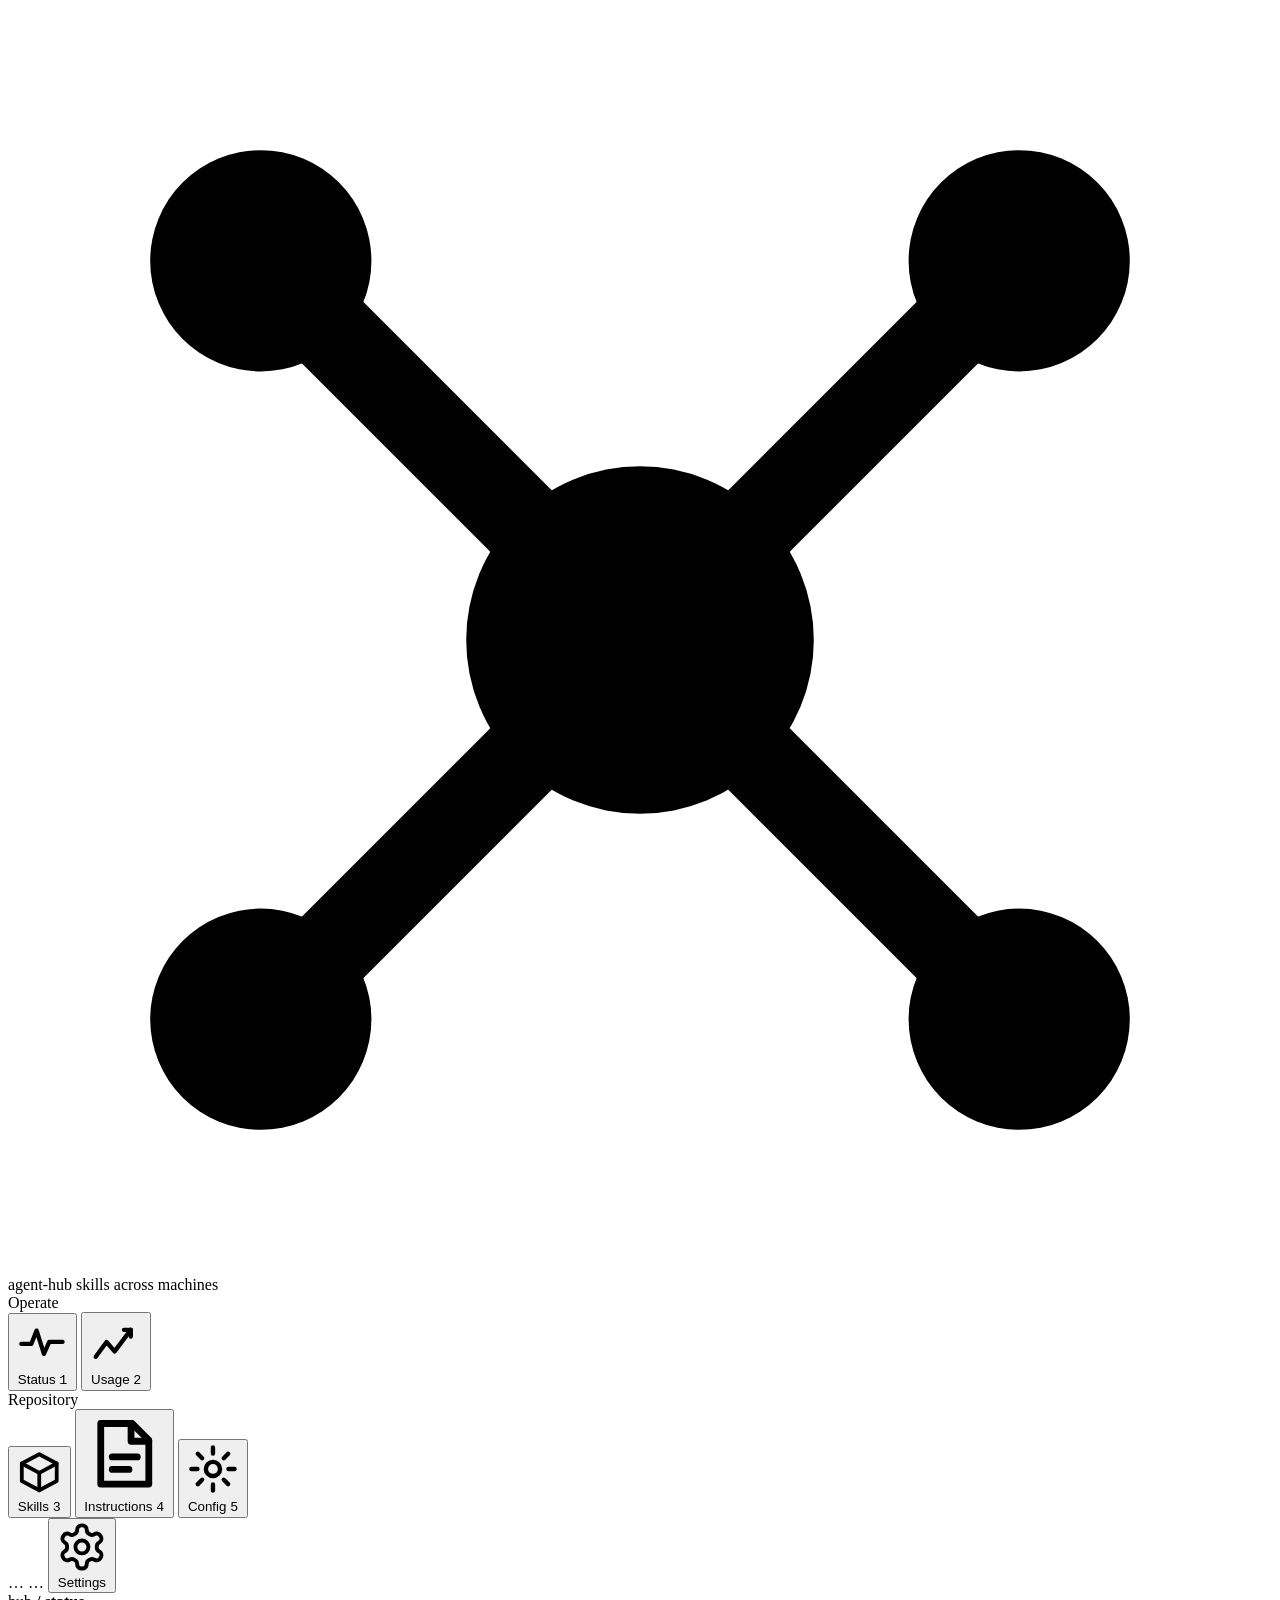
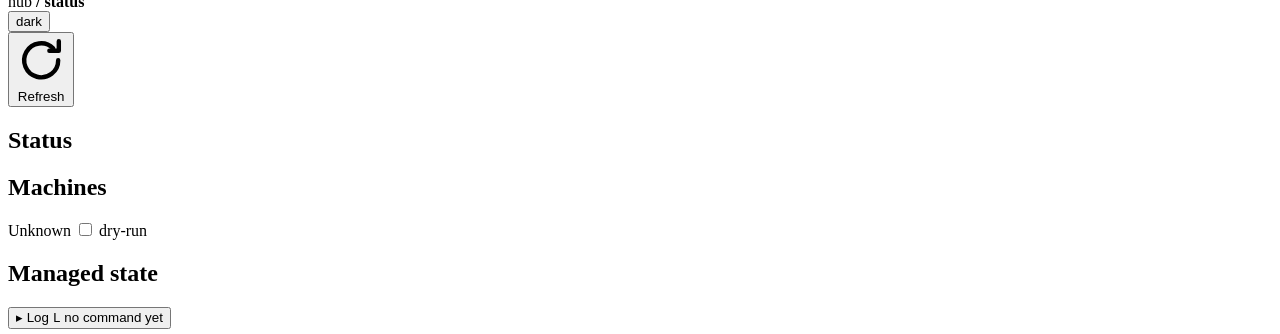
==== web/index.html @ 9adc7a5e "agent-hub public App candidate" ====
<!doctype html>
<html lang="en" data-theme="dark">
<head>
<meta charset="utf-8">
<meta name="viewport" content="width=device-width, initial-scale=1">
<meta name="color-scheme" content="dark light">
<title>agent-hub</title>
<link rel="icon" href="data:image/svg+xml,%3Csvg xmlns='http://www.w3.org/2000/svg' viewBox='0 0 16 16'%3E%3Crect width='16' height='16' rx='4' fill='%23211f1a'/%3E%3Cg fill='%23e0b15a'%3E%3Ccircle cx='8' cy='8' r='2'/%3E%3Ccircle cx='3.2' cy='3.2' r='1.4'/%3E%3Ccircle cx='12.8' cy='3.2' r='1.4'/%3E%3Ccircle cx='3.2' cy='12.8' r='1.4'/%3E%3Ccircle cx='12.8' cy='12.8' r='1.4'/%3E%3C/g%3E%3C/svg%3E">
<link rel="stylesheet" href="/style.css">
</head>
<body>

<div id="progress" class="progress" aria-hidden="true" hidden></div>
<div id="app-status" class="sr-only" role="status" aria-live="polite" aria-atomic="true"></div>

<!-- ============================================================ rail -->
<aside class="rail">
  <div class="mark-row">
    <span class="mark" aria-hidden="true">
      <svg viewBox="0 0 16 16">
        <path d="M8 8 3.2 3.2M8 8l4.8-4.8M8 8l-4.8 4.8M8 8l4.8 4.8" stroke="currentColor" stroke-width="1.1" stroke-linecap="round"/>
        <circle cx="8" cy="8" r="2.2" fill="currentColor"/>
        <circle cx="3.2" cy="3.2" r="1.4" fill="currentColor"/>
        <circle cx="12.8" cy="3.2" r="1.4" fill="currentColor"/>
        <circle cx="3.2" cy="12.8" r="1.4" fill="currentColor"/>
        <circle cx="12.8" cy="12.8" r="1.4" fill="currentColor"/>
      </svg>
    </span>
    <span class="mark-txt">
      <span class="mark-name">agent-hub</span>
      <span class="mark-sub">skills across machines</span>
    </span>
  </div>

  <nav class="rail-nav" role="tablist" aria-label="Views" aria-orientation="vertical">
    <div class="sect" aria-hidden="true">Operate</div>
    <div class="sect-rule" aria-hidden="true"></div>
    <button class="tab" id="tab-status" role="tab" data-tab="status" aria-selected="true" aria-controls="view-status" tabindex="0" title="Status (1)" aria-keyshortcuts="1">
      <svg viewBox="0 0 16 16" fill="none" stroke="currentColor" stroke-width="1.3" stroke-linecap="round" stroke-linejoin="round" aria-hidden="true"><path d="M1.6 8.4h3l1.6-4 2.2 7 1.6-3.6h4"/></svg>
      <span class="lbl">Status</span>
      <kbd>1</kbd>
    </button>
    <button class="tab" id="tab-usage" role="tab" data-tab="usage" aria-selected="false" aria-controls="view-usage" tabindex="-1" title="Usage (2)" aria-keyshortcuts="2">
      <svg viewBox="0 0 16 16" fill="none" stroke="currentColor" stroke-width="1.3" stroke-linecap="round" stroke-linejoin="round" aria-hidden="true"><path d="M2 12.4 5.2 8l2.4 2.8L12.4 4.4"/><path d="M10.4 4.4h2v2"/></svg>
      <span class="lbl">Usage</span>
      <kbd>2</kbd>
    </button>

    <div class="sect" aria-hidden="true">Repository</div>
    <div class="sect-rule" aria-hidden="true"></div>
    <button class="tab" id="tab-skills" role="tab" data-tab="skills" aria-selected="false" aria-controls="view-skills" tabindex="-1" title="Skills (3)" aria-keyshortcuts="3">
      <svg viewBox="0 0 16 16" fill="none" stroke="currentColor" stroke-width="1.3" stroke-linecap="round" stroke-linejoin="round" aria-hidden="true"><path d="M8 1.8 14 5v6L8 14.2 2 11V5z"/><path d="M2 5l6 3.2L14 5M8 8.2v6"/></svg>
      <span class="lbl">Skills</span>
      <span class="tab-dot" hidden title="Unsaved edits"></span>
      <kbd>3</kbd>
    </button>
    <button class="tab" id="tab-instructions" role="tab" data-tab="instructions" aria-selected="false" aria-controls="view-instructions" tabindex="-1" title="Instructions (4)" aria-keyshortcuts="4">
      <svg viewBox="0 0 16 16" fill="none" stroke="currentColor" stroke-width="1.3" stroke-linecap="round" stroke-linejoin="round" aria-hidden="true"><path d="M3.4 2.2h6l3.2 3.2v8.4H3.4z"/><path d="M9.2 2.2v3.4h3.4M5.6 8.6h4.8M5.6 11h3.2"/></svg>
      <span class="lbl">Instructions</span>
      <span class="tab-dot" hidden title="Unsaved edits"></span>
      <kbd>4</kbd>
    </button>
    <button class="tab" id="tab-config" role="tab" data-tab="config" aria-selected="false" aria-controls="view-config" tabindex="-1" title="Config (5)" aria-keyshortcuts="5">
      <svg viewBox="0 0 16 16" fill="none" stroke="currentColor" stroke-width="1.3" stroke-linecap="round" stroke-linejoin="round" aria-hidden="true"><circle cx="8" cy="8" r="2.1"/><path d="M8 1.6v1.8M8 12.6v1.8M14.4 8h-1.8M3.4 8H1.6M12.5 3.5l-1.3 1.3M4.8 11.2l-1.3 1.3M12.5 12.5l-1.3-1.3M4.8 4.8 3.5 3.5"/></svg>
      <span class="lbl">Config</span>
      <span class="tab-dot" hidden title="Unsaved edits"></span>
      <kbd>5</kbd>
    </button>
  </nav>

  <div class="rail-foot">
    <div class="host" id="machine-chip">
      <span class="beacon" aria-hidden="true"></span>
      <span class="host-txt">
        <span class="host-name" id="machine-id">…</span>
        <span class="host-meta" id="machine-host">…</span>
      </span>
      <button class="host-settings" id="btn-rail-settings" type="button" title="Settings" aria-label="Settings">
        <svg class="host-gear" viewBox="0 0 24 24" fill="none" stroke="currentColor" stroke-width="1.8" stroke-linecap="round" stroke-linejoin="round" aria-hidden="true"><path d="M12.22 2h-.44a2 2 0 0 0-2 2v.18a2 2 0 0 1-1 1.73l-.43.25a2 2 0 0 1-2 0l-.15-.08a2 2 0 0 0-2.73.73l-.22.38a2 2 0 0 0 .73 2.73l.15.1a2 2 0 0 1 1 1.72v.51a2 2 0 0 1-1 1.74l-.15.09a2 2 0 0 0-.73 2.73l.22.38a2 2 0 0 0 2.73.73l.15-.08a2 2 0 0 1 2 0l.43.25a2 2 0 0 1 1 1.73V20a2 2 0 0 0 2 2h.44a2 2 0 0 0 2-2v-.18a2 2 0 0 1 1-1.73l.43-.25a2 2 0 0 1 2 0l.15.08a2 2 0 0 0 2.73-.73l.22-.39a2 2 0 0 0-.73-2.73l-.15-.08a2 2 0 0 1-1-1.74v-.5a2 2 0 0 1 1-1.74l.15-.09a2 2 0 0 0 .73-2.73l-.22-.38a2 2 0 0 0-2.73-.73l-.15.08a2 2 0 0 1-2 0l-.43-.25a2 2 0 0 1-1-1.73V4a2 2 0 0 0-2-2z"/><circle cx="12" cy="12" r="3"/></svg>
        <span class="host-settings-label">Settings</span>
      </button>
    </div>
  </div>
</aside>

<!-- ============================================================ shell -->
<div class="shell">

  <div class="topline">
    <span class="crumb">hub <b>/</b> <b id="crumb-view">status</b></span>
    <span class="repo-path" id="repo-path" title="repository root"></span>
    <span class="spacer"></span>
    <div class="theme-picker">
      <button class="btn btn-icon" id="btn-theme" title="Colour scheme: dark" aria-label="Colour scheme"
              aria-haspopup="menu" aria-expanded="false" aria-controls="theme-menu">
        <span id="theme-icon" aria-hidden="true"></span>
        <span id="theme-name">dark</span>
      </button>
      <div class="theme-menu" id="theme-menu" role="menu" aria-label="Colour scheme" hidden></div>
    </div>
    <button class="btn go" id="btn-refresh" title="Refresh state, status and machines (R)" aria-keyshortcuts="r">
      <svg viewBox="0 0 16 16" fill="none" stroke="currentColor" stroke-width="1.4" stroke-linecap="round" stroke-linejoin="round" aria-hidden="true"><path d="M13.4 8a5.4 5.4 0 1 1-1.6-3.8"/><path d="M13.6 2v3h-3"/></svg>
      Refresh
    </button>
  </div>

  <div id="banner" class="banner" role="alert" aria-atomic="true" hidden></div>

  <main id="views">
    <section class="view" id="view-status" data-view="status" role="tabpanel" aria-labelledby="tab-status" tabindex="0">
      <div class="page">
        <h1 class="sr-only">Status</h1>
        <div class="statusbar" id="summary" role="status"></div>

        <section class="sec peers" id="peers">
          <div class="sec-head">
            <h2 class="sec-title">Machines</h2>
            <span class="pill pill-idle" id="peers-verdict" title="federation sync state">
              <span class="dot"></span><span id="peers-verdict-text">Unknown</span>
            </span>
            <span class="spacer"></span>
            <span class="sec-note" id="peers-meta" role="status" aria-live="polite" aria-atomic="true"></span>
            <label class="switch" title="pass --dry-run to the Apply and Sync buttons on the cards">
              <input type="checkbox" id="dry-run">
              <span class="sw" aria-hidden="true"></span>
              <span>dry-run</span>
            </label>
          </div>
          <div class="mgrid" id="peers-grid"></div>
        </section>

        <section class="sec">
          <div class="sec-head">
            <h2 class="sec-title">Managed state</h2>
            <span class="spacer"></span>
            <div class="status-toolbar" id="status-toolbar" hidden>
              <div class="segmented" id="status-filter" role="group" aria-label="Managed state filter">
                <button class="seg active" type="button" data-filter="all" aria-pressed="true">All</button>
                <button class="seg" type="button" data-filter="problems" aria-pressed="false">Problems</button>
              </div>
            </div>
          </div>
          <div id="status-groups" class="groups"></div>
        </section>
      </div>
    </section>

    <section class="view" id="view-usage" data-view="usage" role="tabpanel" aria-labelledby="tab-usage" tabindex="0" hidden>
      <div class="page usage-page" id="usage-root"></div>
    </section>
    <section class="view workspace" id="view-skills" data-view="skills" role="tabpanel" aria-labelledby="tab-skills" tabindex="0" hidden></section>
    <section class="view workspace" id="view-instructions" data-view="instructions" role="tabpanel" aria-labelledby="tab-instructions" tabindex="0" hidden></section>
    <section class="view workspace" id="view-config" data-view="config" role="tabpanel" aria-labelledby="tab-config" tabindex="0" hidden></section>
    <section class="view" id="view-settings" data-view="settings" role="tabpanel" aria-label="Settings" tabindex="0" hidden>
      <div class="page settings-page" id="settings-root"></div>
    </section>
  </main>

  <footer class="logbar" id="logbar">
    <button class="logbar-head" id="log-toggle" aria-expanded="false" aria-controls="log-body" title="Toggle the log drawer (L)" aria-keyshortcuts="l">
      <span class="caret" aria-hidden="true">▸</span>
      <span class="log-title">Log</span>
      <kbd>L</kbd>
      <span class="log-cmd" id="log-cmd">no command yet</span>
      <span class="log-exit" id="log-exit" hidden></span>
      <span class="spacer"></span>
      <span class="log-time" id="log-time"></span>
    </button>
    <pre class="log-body" id="log-body" hidden></pre>
  </footer>
</div>

<div class="toasts" id="toasts"></div>
<dialog class="modal" id="modal"></dialog>

<script type="module" src="/js/app.js"></script>
</body>
</html>
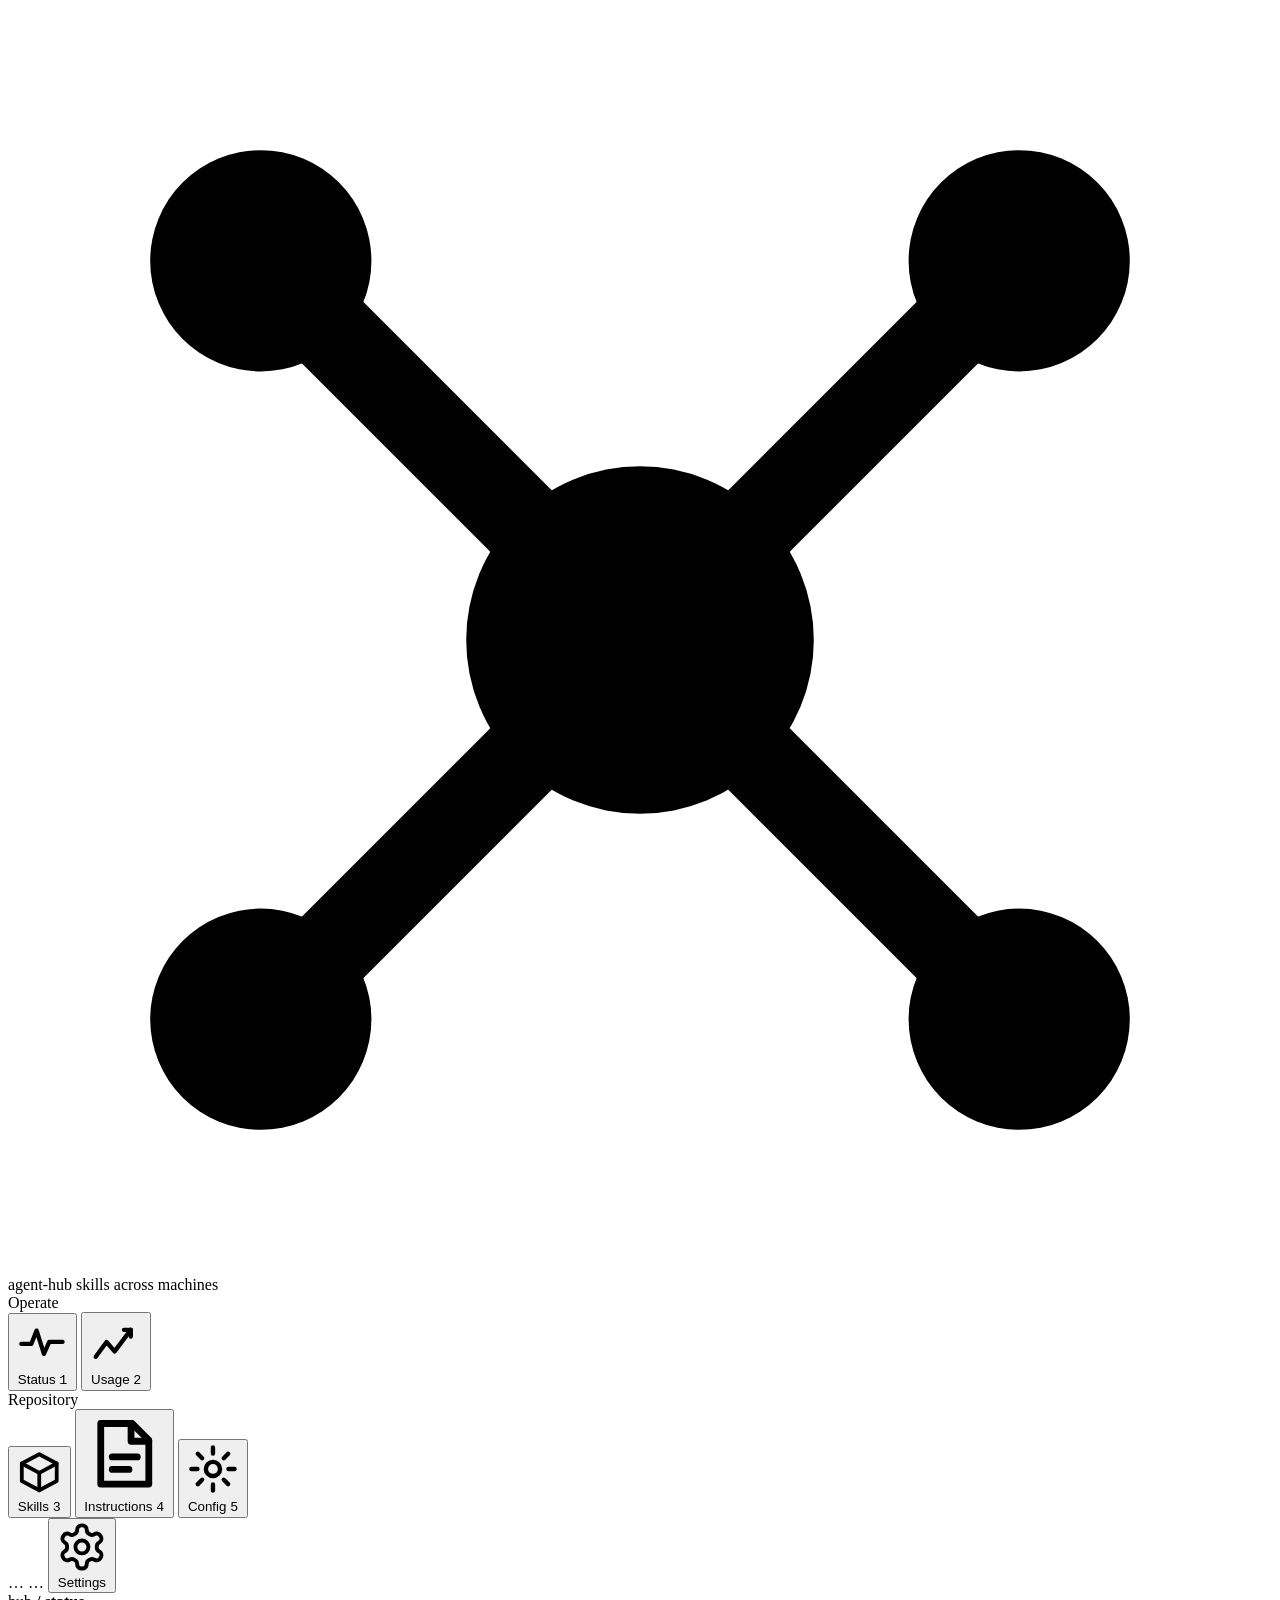
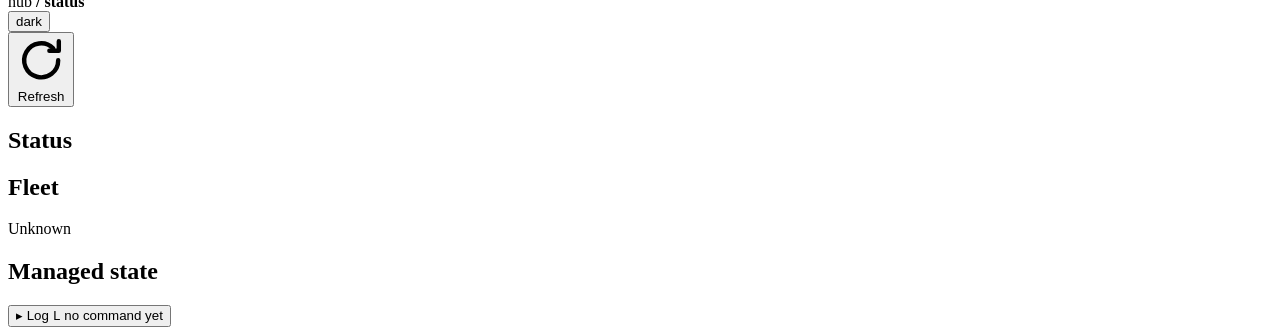
==== commit 4a6142cd: "feat: add Skills installation and Store-based Fleet Console" ====
--- a/web/index.html
+++ b/web/index.html
@@ -98,7 +98,7 @@
       </button>
       <div class="theme-menu" id="theme-menu" role="menu" aria-label="Colour scheme" hidden></div>
     </div>
-    <button class="btn go" id="btn-refresh" title="Refresh state, status and machines (R)" aria-keyshortcuts="r">
+    <button class="btn go" id="btn-refresh" title="Refresh Store, status and Fleet (R)" aria-keyshortcuts="r">
       <svg viewBox="0 0 16 16" fill="none" stroke="currentColor" stroke-width="1.4" stroke-linecap="round" stroke-linejoin="round" aria-hidden="true"><path d="M13.4 8a5.4 5.4 0 1 1-1.6-3.8"/><path d="M13.6 2v3h-3"/></svg>
       Refresh
     </button>
@@ -112,21 +112,16 @@
         <h1 class="sr-only">Status</h1>
         <div class="statusbar" id="summary" role="status"></div>
 
-        <section class="sec peers" id="peers">
+        <section class="sec fleet" id="fleet">
           <div class="sec-head">
-            <h2 class="sec-title">Machines</h2>
-            <span class="pill pill-idle" id="peers-verdict" title="federation sync state">
-              <span class="dot"></span><span id="peers-verdict-text">Unknown</span>
+            <h2 class="sec-title">Fleet</h2>
+            <span class="pill pill-idle" id="fleet-verdict" title="Recorded Store revisions">
+              <span class="dot"></span><span id="fleet-verdict-text">Unknown</span>
             </span>
             <span class="spacer"></span>
-            <span class="sec-note" id="peers-meta" role="status" aria-live="polite" aria-atomic="true"></span>
-            <label class="switch" title="pass --dry-run to the Apply and Sync buttons on the cards">
-              <input type="checkbox" id="dry-run">
-              <span class="sw" aria-hidden="true"></span>
-              <span>dry-run</span>
-            </label>
+            <span class="sec-note" id="fleet-meta" role="status" aria-live="polite" aria-atomic="true"></span>
           </div>
-          <div class="mgrid" id="peers-grid"></div>
+          <div class="mgrid" id="fleet-grid"></div>
         </section>
 
         <section class="sec">
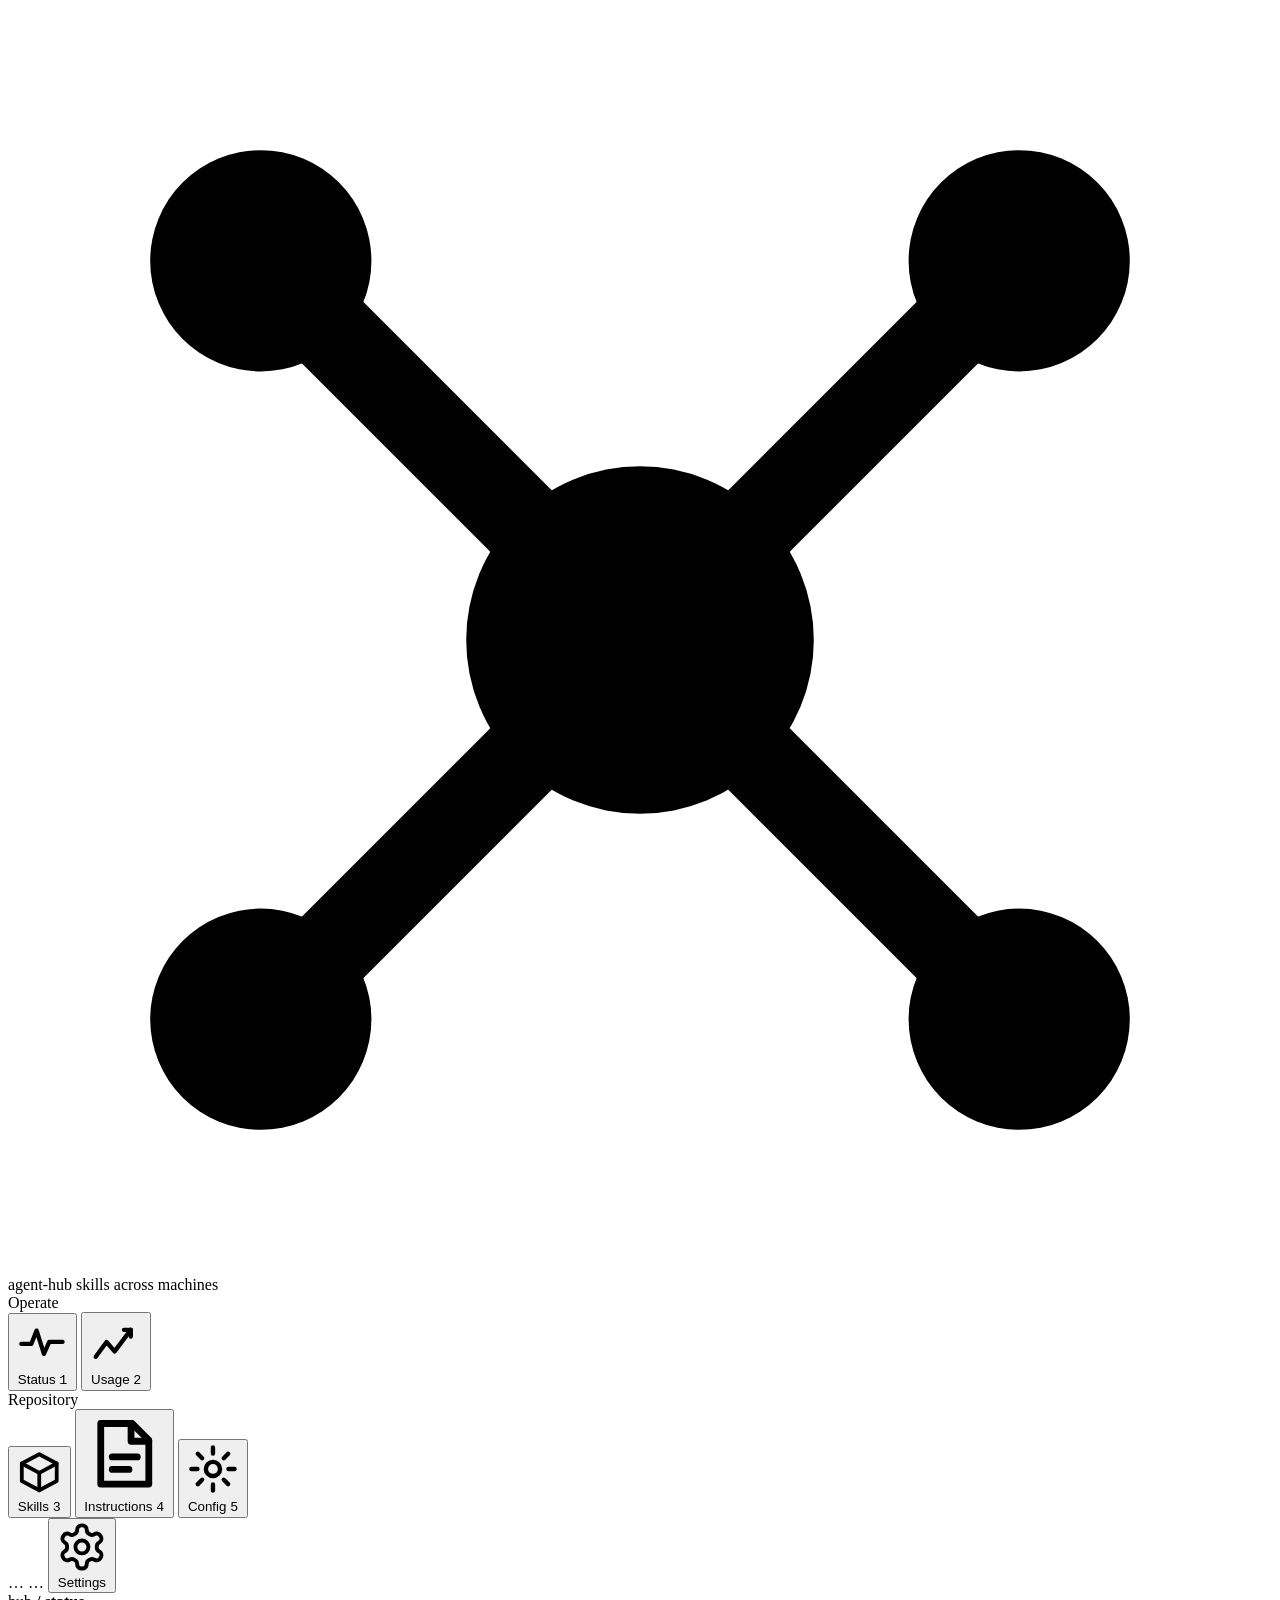
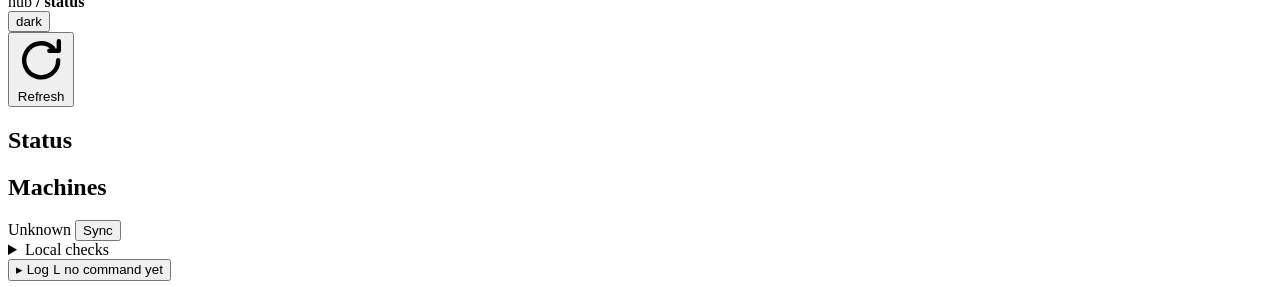
==== commit 547f41e7: "Sync configured machines with one action and simplify Status" ====
--- a/web/index.html
+++ b/web/index.html
@@ -110,21 +110,23 @@
     <section class="view" id="view-status" data-view="status" role="tabpanel" aria-labelledby="tab-status" tabindex="0">
       <div class="page">
         <h1 class="sr-only">Status</h1>
-        <div class="statusbar" id="summary" role="status"></div>
 
-        <section class="sec fleet" id="fleet">
+        <section class="sec fleet-panel" id="fleet">
           <div class="sec-head">
-            <h2 class="sec-title">Fleet</h2>
+            <h2 class="sec-title">Machines</h2>
             <span class="pill pill-idle" id="fleet-verdict" title="Recorded Store revisions">
               <span class="dot"></span><span id="fleet-verdict-text">Unknown</span>
             </span>
             <span class="spacer"></span>
             <span class="sec-note" id="fleet-meta" role="status" aria-live="polite" aria-atomic="true"></span>
+            <button class="btn btn-primary" id="sync-all" type="button">Sync</button>
           </div>
           <div class="mgrid" id="fleet-grid"></div>
         </section>
 
-        <section class="sec">
+        <details class="sec status-details">
+          <summary>Local checks</summary>
+          <div class="statusbar" id="summary" role="status"></div>
           <div class="sec-head">
             <h2 class="sec-title">Managed state</h2>
             <span class="spacer"></span>
@@ -136,7 +138,7 @@
             </div>
           </div>
           <div id="status-groups" class="groups"></div>
-        </section>
+        </details>
       </div>
     </section>
 
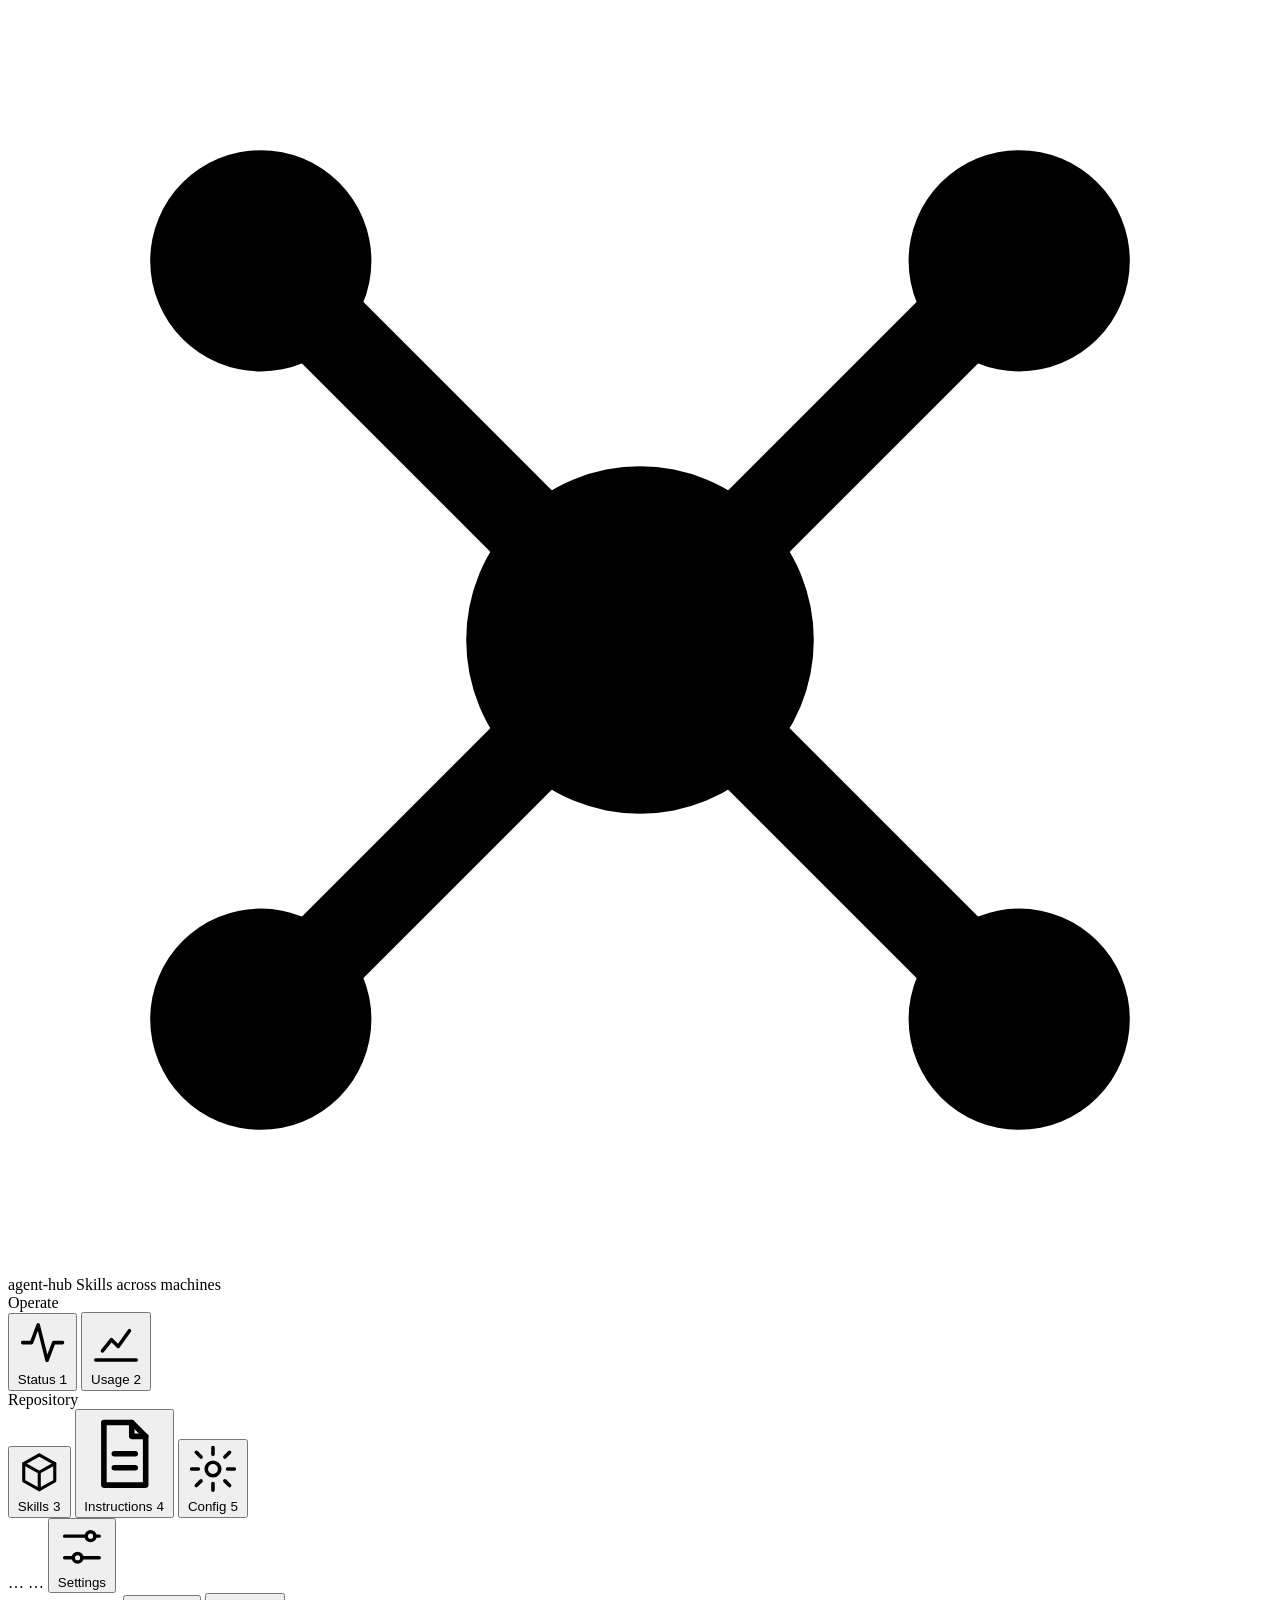
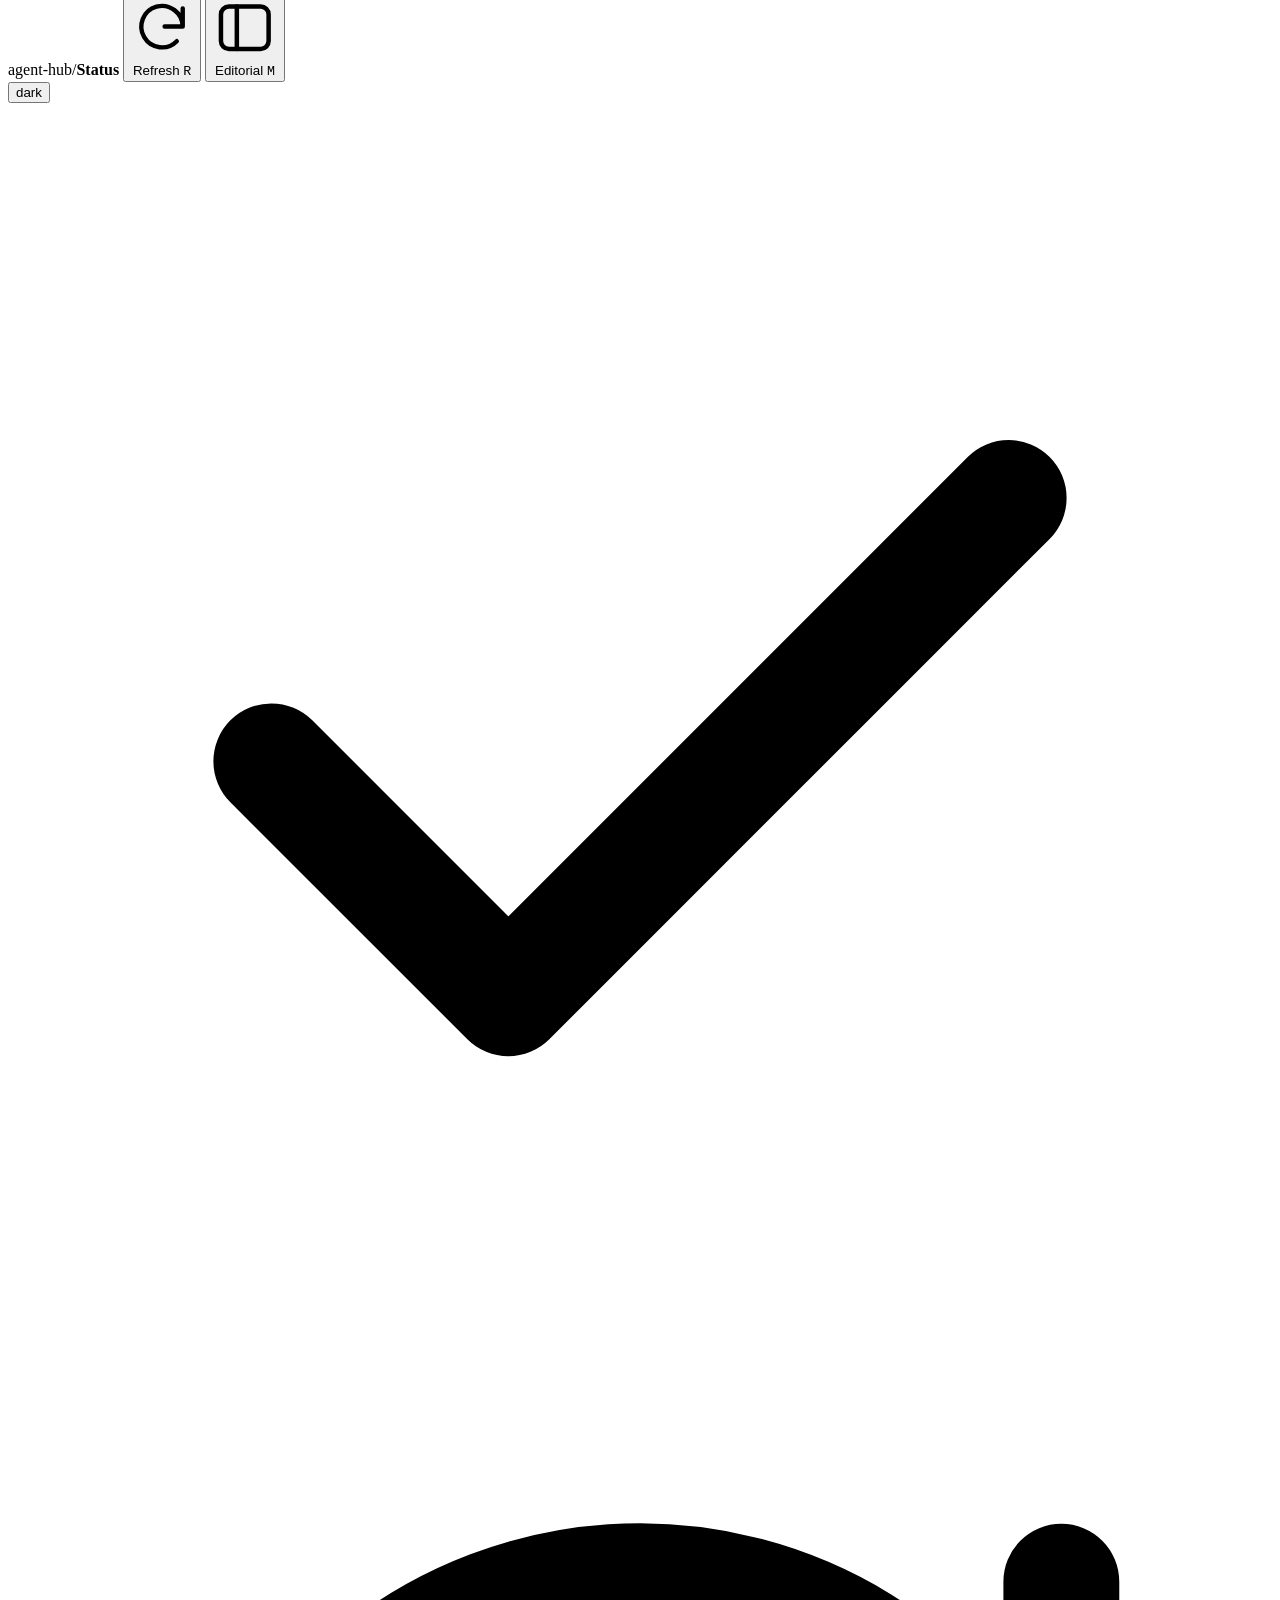
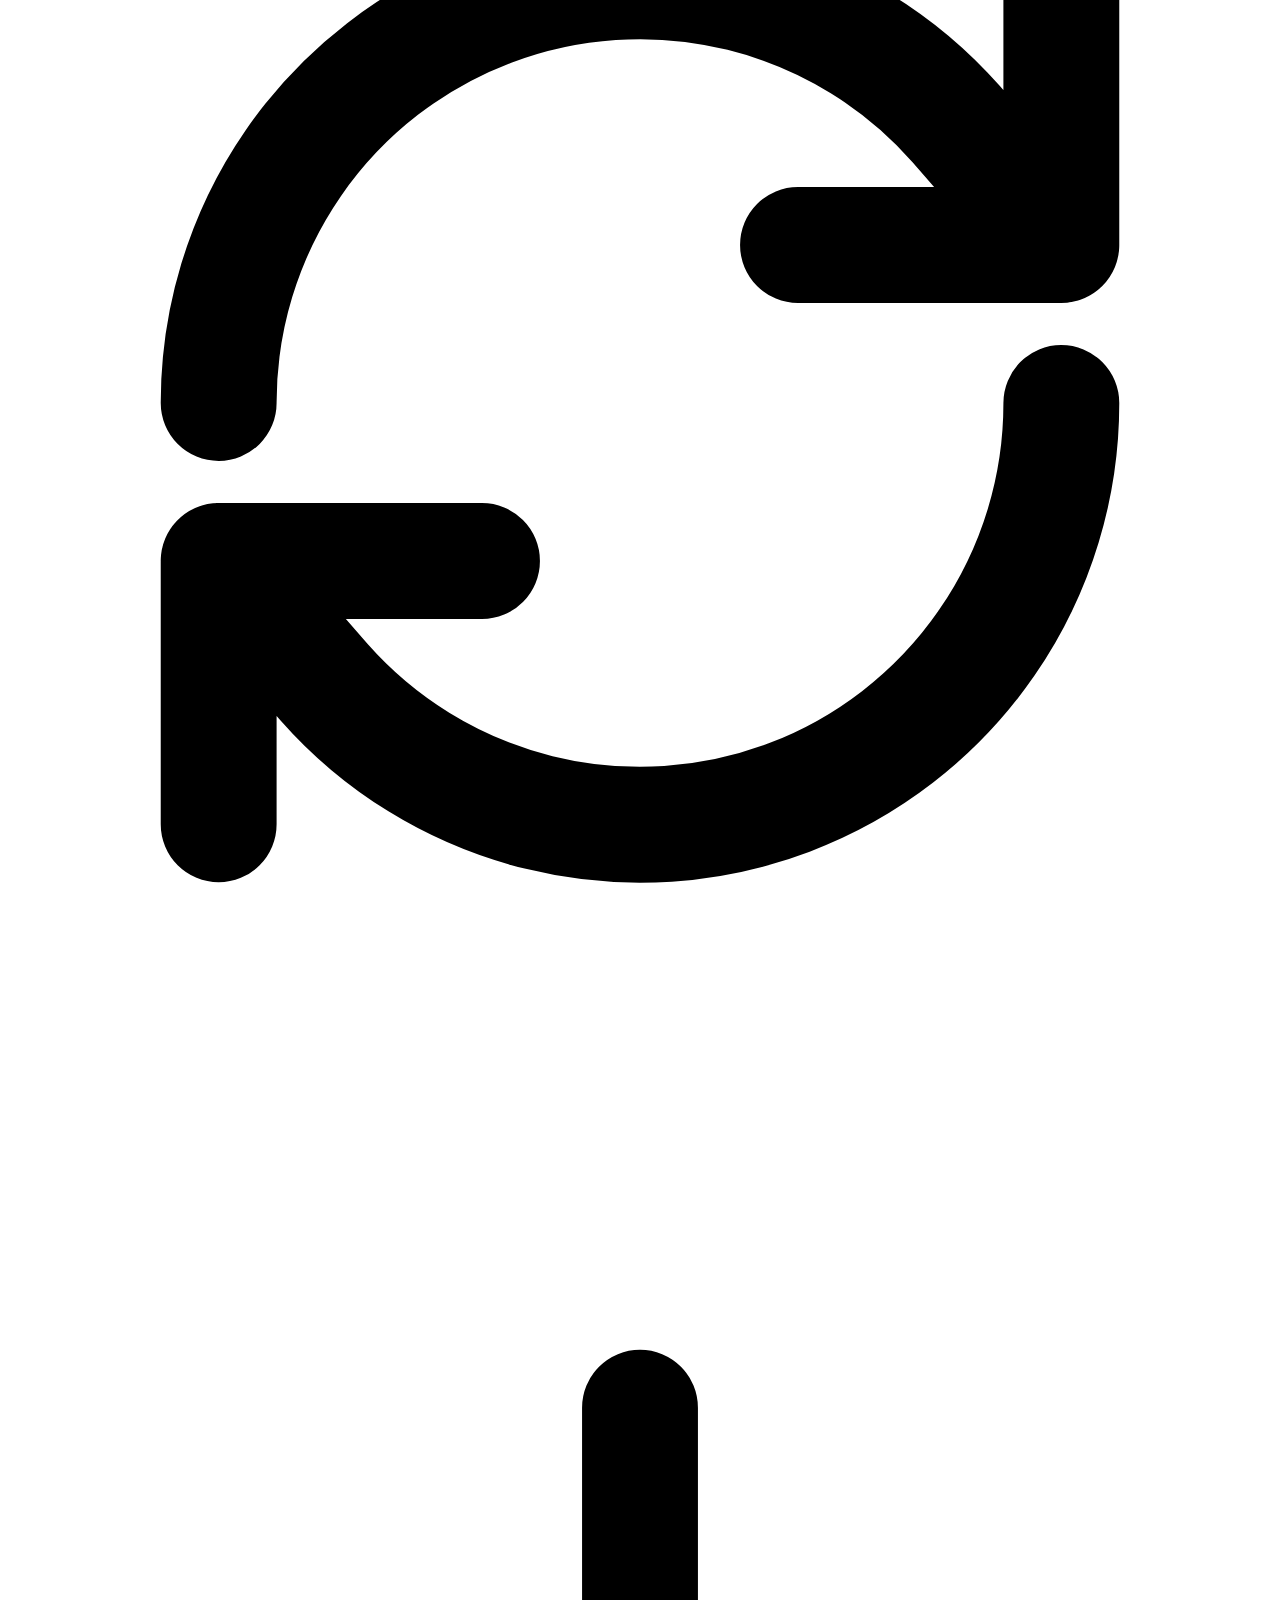
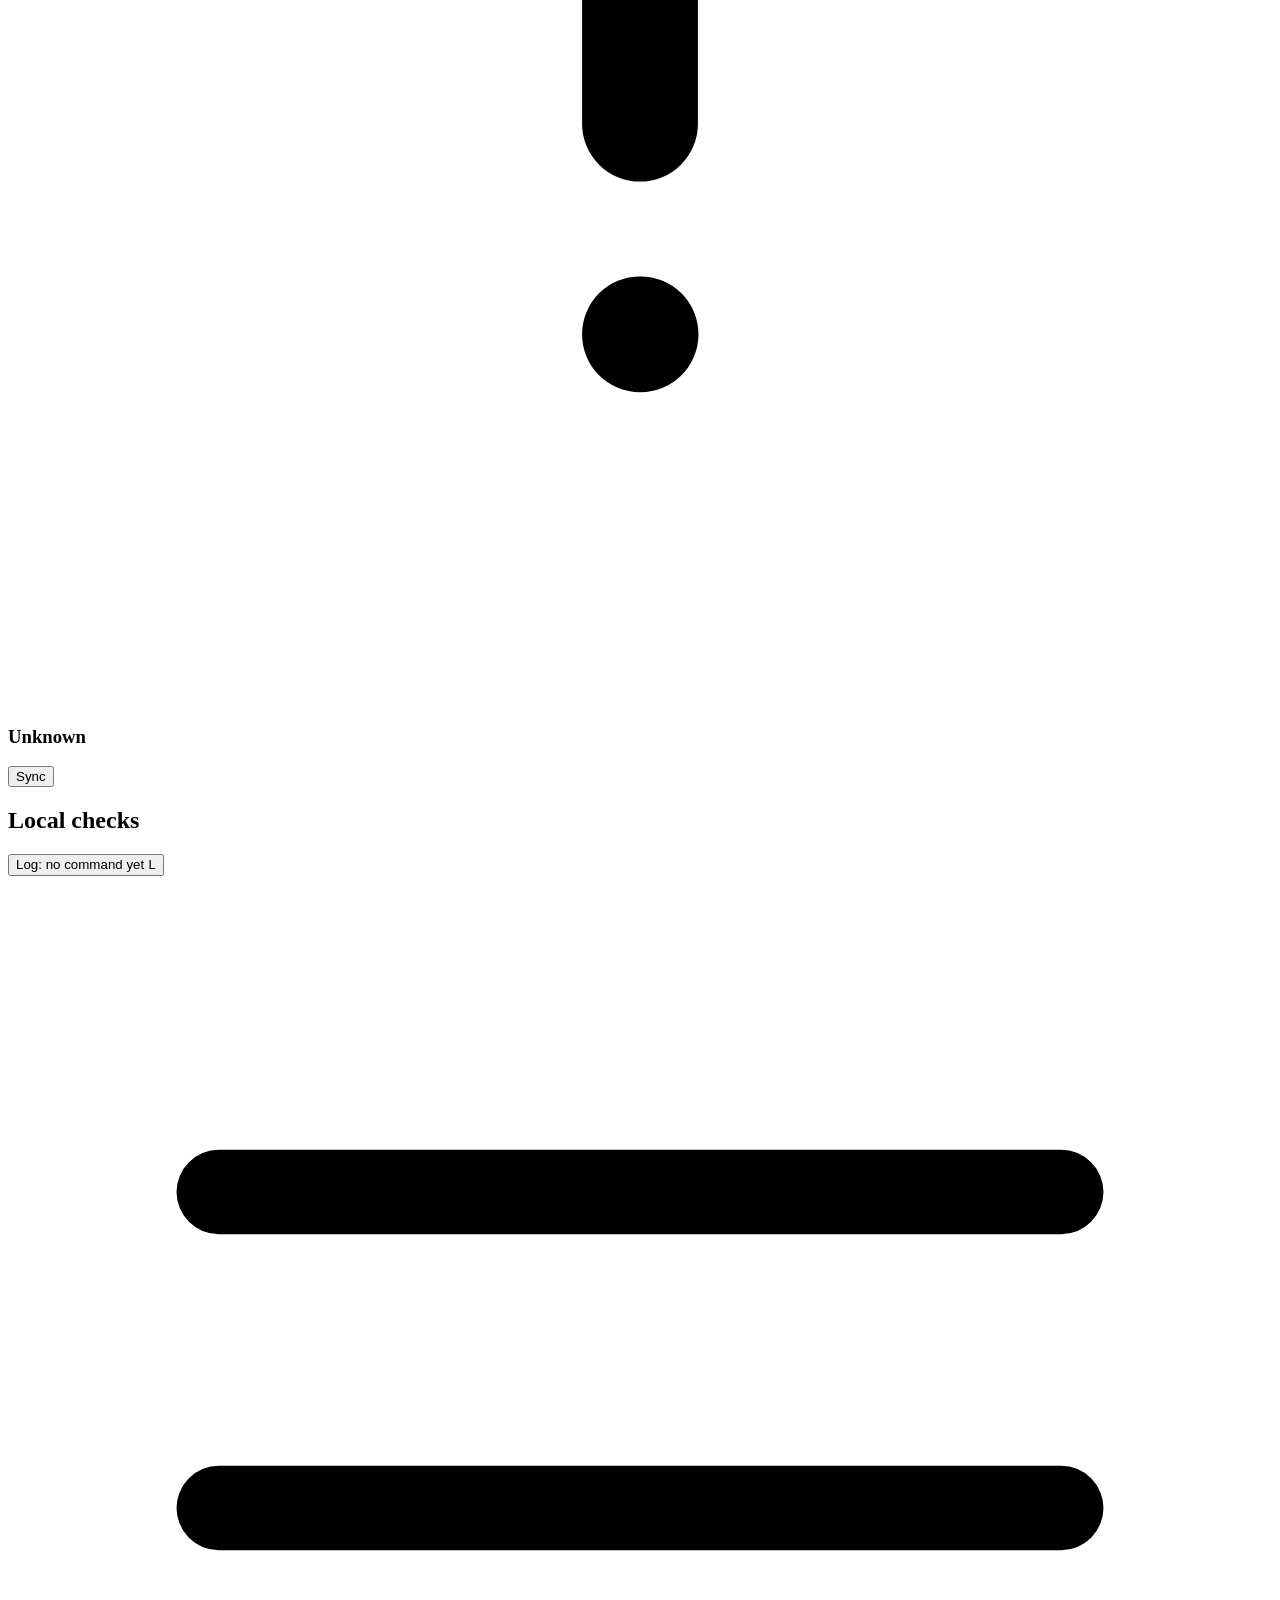
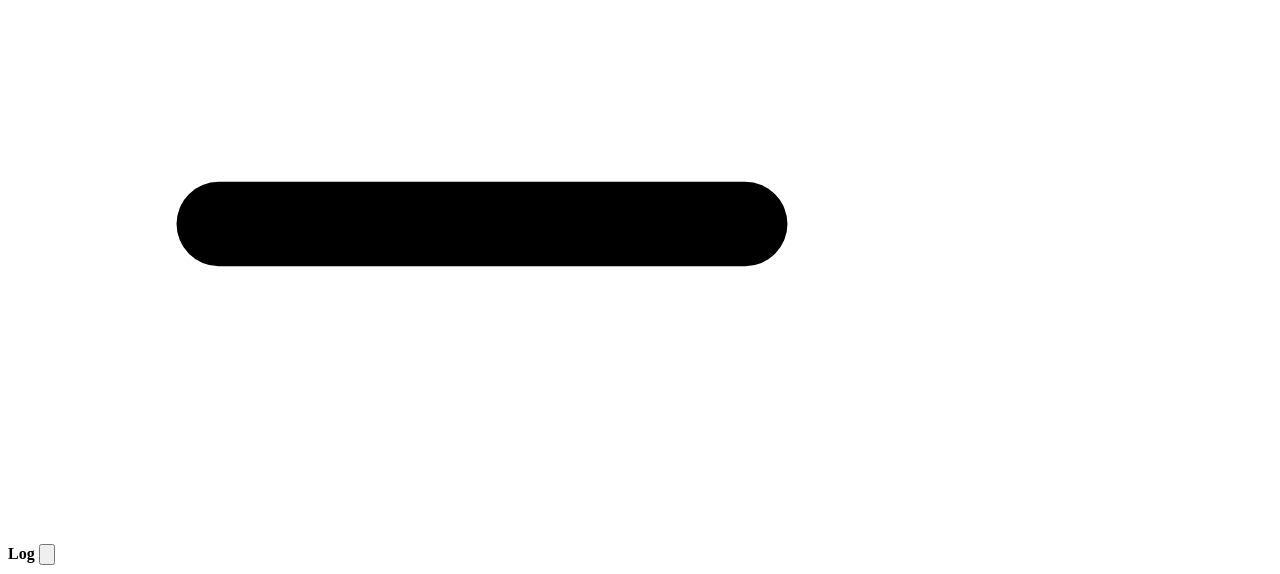
==== commit 31021880: "Add Workbench and Editorial Console layouts with a quick switch Redesign the Console as two complete" ====
--- a/web/index.html
+++ b/web/index.html
@@ -6,11 +6,11 @@
 <meta name="color-scheme" content="dark light">
 <title>agent-hub</title>
 <link rel="icon" href="data:image/svg+xml,%3Csvg xmlns='http://www.w3.org/2000/svg' viewBox='0 0 16 16'%3E%3Crect width='16' height='16' rx='4' fill='%23211f1a'/%3E%3Cg fill='%23e0b15a'%3E%3Ccircle cx='8' cy='8' r='2'/%3E%3Ccircle cx='3.2' cy='3.2' r='1.4'/%3E%3Ccircle cx='12.8' cy='3.2' r='1.4'/%3E%3Ccircle cx='3.2' cy='12.8' r='1.4'/%3E%3Ccircle cx='12.8' cy='12.8' r='1.4'/%3E%3C/g%3E%3C/svg%3E">
+<script src="/js/layout-redirect.js"></script>
 <link rel="stylesheet" href="/style.css">
 </head>
 <body>
 
-<div id="progress" class="progress" aria-hidden="true" hidden></div>
 <div id="app-status" class="sr-only" role="status" aria-live="polite" aria-atomic="true"></div>
 
 <!-- ============================================================ rail -->
@@ -28,40 +28,40 @@
     </span>
     <span class="mark-txt">
       <span class="mark-name">agent-hub</span>
-      <span class="mark-sub">skills across machines</span>
+      <span class="mark-sub">Skills across machines</span>
     </span>
   </div>
 
   <nav class="rail-nav" role="tablist" aria-label="Views" aria-orientation="vertical">
     <div class="sect" aria-hidden="true">Operate</div>
-    <div class="sect-rule" aria-hidden="true"></div>
     <button class="tab" id="tab-status" role="tab" data-tab="status" aria-selected="true" aria-controls="view-status" tabindex="0" title="Status (1)" aria-keyshortcuts="1">
-      <svg viewBox="0 0 16 16" fill="none" stroke="currentColor" stroke-width="1.3" stroke-linecap="round" stroke-linejoin="round" aria-hidden="true"><path d="M1.6 8.4h3l1.6-4 2.2 7 1.6-3.6h4"/></svg>
+      <svg viewBox="0 0 24 24" fill="none" stroke="currentColor" stroke-width="1.6" stroke-linecap="round" stroke-linejoin="round" aria-hidden="true"><path d="M3 12h4l3-8 4 16 3-8h4"/></svg>
       <span class="lbl">Status</span>
       <kbd>1</kbd>
     </button>
     <button class="tab" id="tab-usage" role="tab" data-tab="usage" aria-selected="false" aria-controls="view-usage" tabindex="-1" title="Usage (2)" aria-keyshortcuts="2">
-      <svg viewBox="0 0 16 16" fill="none" stroke="currentColor" stroke-width="1.3" stroke-linecap="round" stroke-linejoin="round" aria-hidden="true"><path d="M2 12.4 5.2 8l2.4 2.8L12.4 4.4"/><path d="M10.4 4.4h2v2"/></svg>
+      <svg viewBox="0 0 24 24" fill="none" stroke="currentColor" stroke-width="1.6" stroke-linecap="round" stroke-linejoin="round" aria-hidden="true"><path d="M3 20h18M6 16l4-5 3 3 5-7"/></svg>
       <span class="lbl">Usage</span>
       <kbd>2</kbd>
     </button>
 
     <div class="sect" aria-hidden="true">Repository</div>
-    <div class="sect-rule" aria-hidden="true"></div>
     <button class="tab" id="tab-skills" role="tab" data-tab="skills" aria-selected="false" aria-controls="view-skills" tabindex="-1" title="Skills (3)" aria-keyshortcuts="3">
-      <svg viewBox="0 0 16 16" fill="none" stroke="currentColor" stroke-width="1.3" stroke-linecap="round" stroke-linejoin="round" aria-hidden="true"><path d="M8 1.8 14 5v6L8 14.2 2 11V5z"/><path d="M2 5l6 3.2L14 5M8 8.2v6"/></svg>
+      <svg viewBox="0 0 24 24" fill="none" stroke="currentColor" stroke-width="1.6" stroke-linecap="round" stroke-linejoin="round" aria-hidden="true"><path d="M12 3l8 4.5v9L12 21l-8-4.5v-9z"/><path d="M4 7.5l8 4.5 8-4.5M12 12v9"/></svg>
       <span class="lbl">Skills</span>
       <span class="tab-dot" hidden title="Unsaved edits"></span>
+      <span class="cnt" id="count-skills"></span>
       <kbd>3</kbd>
     </button>
     <button class="tab" id="tab-instructions" role="tab" data-tab="instructions" aria-selected="false" aria-controls="view-instructions" tabindex="-1" title="Instructions (4)" aria-keyshortcuts="4">
-      <svg viewBox="0 0 16 16" fill="none" stroke="currentColor" stroke-width="1.3" stroke-linecap="round" stroke-linejoin="round" aria-hidden="true"><path d="M3.4 2.2h6l3.2 3.2v8.4H3.4z"/><path d="M9.2 2.2v3.4h3.4M5.6 8.6h4.8M5.6 11h3.2"/></svg>
+      <svg viewBox="0 0 24 24" fill="none" stroke="currentColor" stroke-width="1.6" stroke-linecap="round" stroke-linejoin="round" aria-hidden="true"><path d="M14 3H6v18h12V7z"/><path d="M14 3v4h4M9 12h6M9 16h6"/></svg>
       <span class="lbl">Instructions</span>
       <span class="tab-dot" hidden title="Unsaved edits"></span>
+      <span class="cnt" id="count-instructions"></span>
       <kbd>4</kbd>
     </button>
     <button class="tab" id="tab-config" role="tab" data-tab="config" aria-selected="false" aria-controls="view-config" tabindex="-1" title="Config (5)" aria-keyshortcuts="5">
-      <svg viewBox="0 0 16 16" fill="none" stroke="currentColor" stroke-width="1.3" stroke-linecap="round" stroke-linejoin="round" aria-hidden="true"><circle cx="8" cy="8" r="2.1"/><path d="M8 1.6v1.8M8 12.6v1.8M14.4 8h-1.8M3.4 8H1.6M12.5 3.5l-1.3 1.3M4.8 11.2l-1.3 1.3M12.5 12.5l-1.3-1.3M4.8 4.8 3.5 3.5"/></svg>
+      <svg viewBox="0 0 24 24" fill="none" stroke="currentColor" stroke-width="1.6" stroke-linecap="round" stroke-linejoin="round" aria-hidden="true"><circle cx="12" cy="12" r="3"/><path d="M12 2.5v3M12 18.5v3M4.6 4.6l2.1 2.1M17.3 17.3l2.1 2.1M2.5 12h3M18.5 12h3M4.6 19.4l2.1-2.1M17.3 6.7l2.1-2.1"/></svg>
       <span class="lbl">Config</span>
       <span class="tab-dot" hidden title="Unsaved edits"></span>
       <kbd>5</kbd>
@@ -76,69 +76,85 @@
         <span class="host-meta" id="machine-host">…</span>
       </span>
       <button class="host-settings" id="btn-rail-settings" type="button" title="Settings" aria-label="Settings">
-        <svg class="host-gear" viewBox="0 0 24 24" fill="none" stroke="currentColor" stroke-width="1.8" stroke-linecap="round" stroke-linejoin="round" aria-hidden="true"><path d="M12.22 2h-.44a2 2 0 0 0-2 2v.18a2 2 0 0 1-1 1.73l-.43.25a2 2 0 0 1-2 0l-.15-.08a2 2 0 0 0-2.73.73l-.22.38a2 2 0 0 0 .73 2.73l.15.1a2 2 0 0 1 1 1.72v.51a2 2 0 0 1-1 1.74l-.15.09a2 2 0 0 0-.73 2.73l.22.38a2 2 0 0 0 2.73.73l.15-.08a2 2 0 0 1 2 0l.43.25a2 2 0 0 1 1 1.73V20a2 2 0 0 0 2 2h.44a2 2 0 0 0 2-2v-.18a2 2 0 0 1 1-1.73l.43-.25a2 2 0 0 1 2 0l.15.08a2 2 0 0 0 2.73-.73l.22-.39a2 2 0 0 0-.73-2.73l-.15-.08a2 2 0 0 1-1-1.74v-.5a2 2 0 0 1 1-1.74l.15-.09a2 2 0 0 0 .73-2.73l-.22-.38a2 2 0 0 0-2.73-.73l-.15.08a2 2 0 0 1-2 0l-.43-.25a2 2 0 0 1-1-1.73V4a2 2 0 0 0-2-2z"/><circle cx="12" cy="12" r="3"/></svg>
+        <svg class="host-gear" viewBox="0 0 24 24" fill="none" stroke="currentColor" stroke-width="1.6" stroke-linecap="round" stroke-linejoin="round" aria-hidden="true"><path d="M4 7h10M18 7h2M4 17h4M12 17h8"/><circle cx="16" cy="7" r="2"/><circle cx="10" cy="17" r="2"/></svg>
         <span class="host-settings-label">Settings</span>
       </button>
     </div>
   </div>
 </aside>
 
-<!-- ============================================================ shell -->
+<!-- ============================================================ canvas -->
 <div class="shell">
-
-  <div class="topline">
-    <span class="crumb">hub <b>/</b> <b id="crumb-view">status</b></span>
-    <span class="repo-path" id="repo-path" title="repository root"></span>
+  <div id="progress" class="progress" aria-hidden="true" hidden></div>
+
+  <header class="topline">
+    <span class="crumb"><span class="crumb-root">agent-hub</span><span class="crumb-sep" aria-hidden="true">/</span><b id="crumb-view">Status</b></span>
+    <span class="repo-path" id="repo-path" title="Store path"></span>
     <span class="spacer"></span>
+    <button class="btn btn-ghost go" id="btn-refresh" title="Refresh Store, status and Fleet (R)" aria-label="Refresh" aria-keyshortcuts="r">
+      <svg viewBox="0 0 24 24" fill="none" stroke="currentColor" stroke-width="1.7" stroke-linecap="round" stroke-linejoin="round" aria-hidden="true"><path d="M20 11a8 8 0 1 0-2.3 5.7M20 4v7h-7"/></svg>
+      <span class="btn-lbl">Refresh</span>
+      <kbd aria-hidden="true">R</kbd>
+    </button>
+    <button class="btn btn-ghost" id="btn-layout" type="button" data-layout-switch aria-keyshortcuts="m">
+      <svg viewBox="0 0 24 24" fill="none" stroke="currentColor" stroke-width="1.7" stroke-linecap="round" stroke-linejoin="round" aria-hidden="true"><rect x="3" y="4" width="18" height="16" rx="3"/><path d="M9 4v16"/></svg>
+      <span class="btn-lbl" data-layout-label>Editorial</span>
+      <kbd aria-hidden="true">M</kbd>
+    </button>
     <div class="theme-picker">
-      <button class="btn btn-icon" id="btn-theme" title="Colour scheme: dark" aria-label="Colour scheme"
+      <button class="btn btn-ghost btn-icon" id="btn-theme" title="Colour scheme: dark" aria-label="Colour scheme"
               aria-haspopup="menu" aria-expanded="false" aria-controls="theme-menu">
         <span id="theme-icon" aria-hidden="true"></span>
         <span id="theme-name">dark</span>
       </button>
       <div class="theme-menu" id="theme-menu" role="menu" aria-label="Colour scheme" hidden></div>
     </div>
-    <button class="btn go" id="btn-refresh" title="Refresh Store, status and Fleet (R)" aria-keyshortcuts="r">
-      <svg viewBox="0 0 16 16" fill="none" stroke="currentColor" stroke-width="1.4" stroke-linecap="round" stroke-linejoin="round" aria-hidden="true"><path d="M13.4 8a5.4 5.4 0 1 1-1.6-3.8"/><path d="M13.6 2v3h-3"/></svg>
-      Refresh
-    </button>
-  </div>
+  </header>
 
   <div id="banner" class="banner" role="alert" aria-atomic="true" hidden></div>
 
   <main id="views">
     <section class="view" id="view-status" data-view="status" role="tabpanel" aria-labelledby="tab-status" tabindex="0">
       <div class="page">
-        <h1 class="sr-only">Status</h1>
-
-        <section class="sec fleet-panel" id="fleet">
-          <div class="sec-head">
-            <h2 class="sec-title">Machines</h2>
-            <span class="pill pill-idle" id="fleet-verdict" title="Recorded Store revisions">
-              <span class="dot"></span><span id="fleet-verdict-text">Unknown</span>
-            </span>
-            <span class="spacer"></span>
-            <span class="sec-note" id="fleet-meta" role="status" aria-live="polite" aria-atomic="true"></span>
-            <button class="btn btn-primary" id="sync-all" type="button">Sync</button>
+        <section class="fleet-panel" id="fleet" aria-label="Machines">
+          <div class="hero">
+            <div class="pill pill-idle" id="fleet-verdict" title="Recorded Store revisions">
+              <span class="verdict-badge" aria-hidden="true">
+                <svg class="v-ok" viewBox="0 0 24 24" fill="none" stroke="currentColor" stroke-width="2.2" stroke-linecap="round" stroke-linejoin="round"><path d="M5 12.5l4.5 4.5L19 7.5"/></svg>
+                <svg class="v-idle" viewBox="0 0 24 24" fill="none" stroke="currentColor" stroke-width="2.2" stroke-linecap="round" stroke-linejoin="round"><path d="M4 12a8 8 0 0 1 14-5.3L20 9M20 4v5h-5M20 12a8 8 0 0 1-14 5.3L4 15M4 20v-5h5"/></svg>
+                <svg class="v-bad" viewBox="0 0 24 24" fill="none" stroke="currentColor" stroke-width="2.2" stroke-linecap="round" stroke-linejoin="round"><path d="M12 7v6M12 17h.01"/></svg>
+              </span>
+              <span class="verdict-copy">
+                <h1 class="verdict-title" id="fleet-verdict-text">Unknown</h1>
+                <span class="verdict-meta">
+                  <span id="fleet-rev"></span>
+                  <span id="fleet-count"></span>
+                  <span class="sec-note" id="fleet-meta" role="status" aria-live="polite" aria-atomic="true"></span>
+                </span>
+              </span>
+            </div>
+            <div class="hero-go">
+              <button class="btn btn-primary btn-lg" id="sync-all" type="button">Sync</button>
+            </div>
           </div>
           <div class="mgrid" id="fleet-grid"></div>
         </section>
 
-        <details class="sec status-details">
-          <summary>Local checks</summary>
-          <div class="statusbar" id="summary" role="status"></div>
+        <section class="sec checks-sec" aria-labelledby="checks-title">
           <div class="sec-head">
-            <h2 class="sec-title">Managed state</h2>
+            <h2 class="sec-title" id="checks-title">Local checks</h2>
+            <div class="statusbar" id="summary" role="status"></div>
             <span class="spacer"></span>
             <div class="status-toolbar" id="status-toolbar" hidden>
-              <div class="segmented" id="status-filter" role="group" aria-label="Managed state filter">
+              <div class="segmented segmented-sm" id="status-filter" role="group" aria-label="Local checks filter">
+                <span class="seg-ind" aria-hidden="true"></span>
                 <button class="seg active" type="button" data-filter="all" aria-pressed="true">All</button>
-                <button class="seg" type="button" data-filter="problems" aria-pressed="false">Problems</button>
+                <button class="seg" type="button" data-filter="problems" aria-pressed="false">Issues <span class="seg-count" id="status-issue-count"></span></button>
               </div>
             </div>
           </div>
-          <div id="status-groups" class="groups"></div>
-        </details>
+          <div id="status-groups" class="groups card"></div>
+        </section>
       </div>
     </section>
 
@@ -154,16 +170,26 @@
   </main>
 
   <footer class="logbar" id="logbar">
-    <button class="logbar-head" id="log-toggle" aria-expanded="false" aria-controls="log-body" title="Toggle the log drawer (L)" aria-keyshortcuts="l">
-      <span class="caret" aria-hidden="true">▸</span>
-      <span class="log-title">Log</span>
-      <kbd>L</kbd>
+    <button class="logbar-head" id="log-toggle" type="button" aria-expanded="false" aria-controls="log-drawer" title="Open the log (L)" aria-keyshortcuts="l">
+      <span class="log-dot" aria-hidden="true"></span>
+      <span class="log-title sr-only">Log:</span>
       <span class="log-cmd" id="log-cmd">no command yet</span>
       <span class="log-exit" id="log-exit" hidden></span>
-      <span class="spacer"></span>
-      <span class="log-time" id="log-time"></span>
-    </button>
-    <pre class="log-body" id="log-body" hidden></pre>
+      <kbd aria-hidden="true">L</kbd>
+    </button>
+    <div class="log-drawer" id="log-drawer" role="region" aria-label="Command log">
+      <div class="log-drawer-head">
+        <svg viewBox="0 0 24 24" fill="none" stroke="currentColor" stroke-width="1.6" stroke-linecap="round" aria-hidden="true"><path d="M4 6h16M4 12h16M4 18h10"/></svg>
+        <b>Log</b>
+        <span class="log-drawer-cmd" id="log-drawer-cmd"></span>
+        <span class="log-time" id="log-time"></span>
+        <span class="spacer"></span>
+        <button class="icon-btn" id="log-close" type="button" aria-label="Close the log" title="Close (L)">
+          <svg viewBox="0 0 24 24" fill="none" stroke="currentColor" stroke-width="1.8" stroke-linecap="round" aria-hidden="true"><path d="M6 6l12 12M18 6L6 18"/></svg>
+        </button>
+      </div>
+      <pre class="log-body" id="log-body" tabindex="0" aria-label="Command output"></pre>
+    </div>
   </footer>
 </div>
 
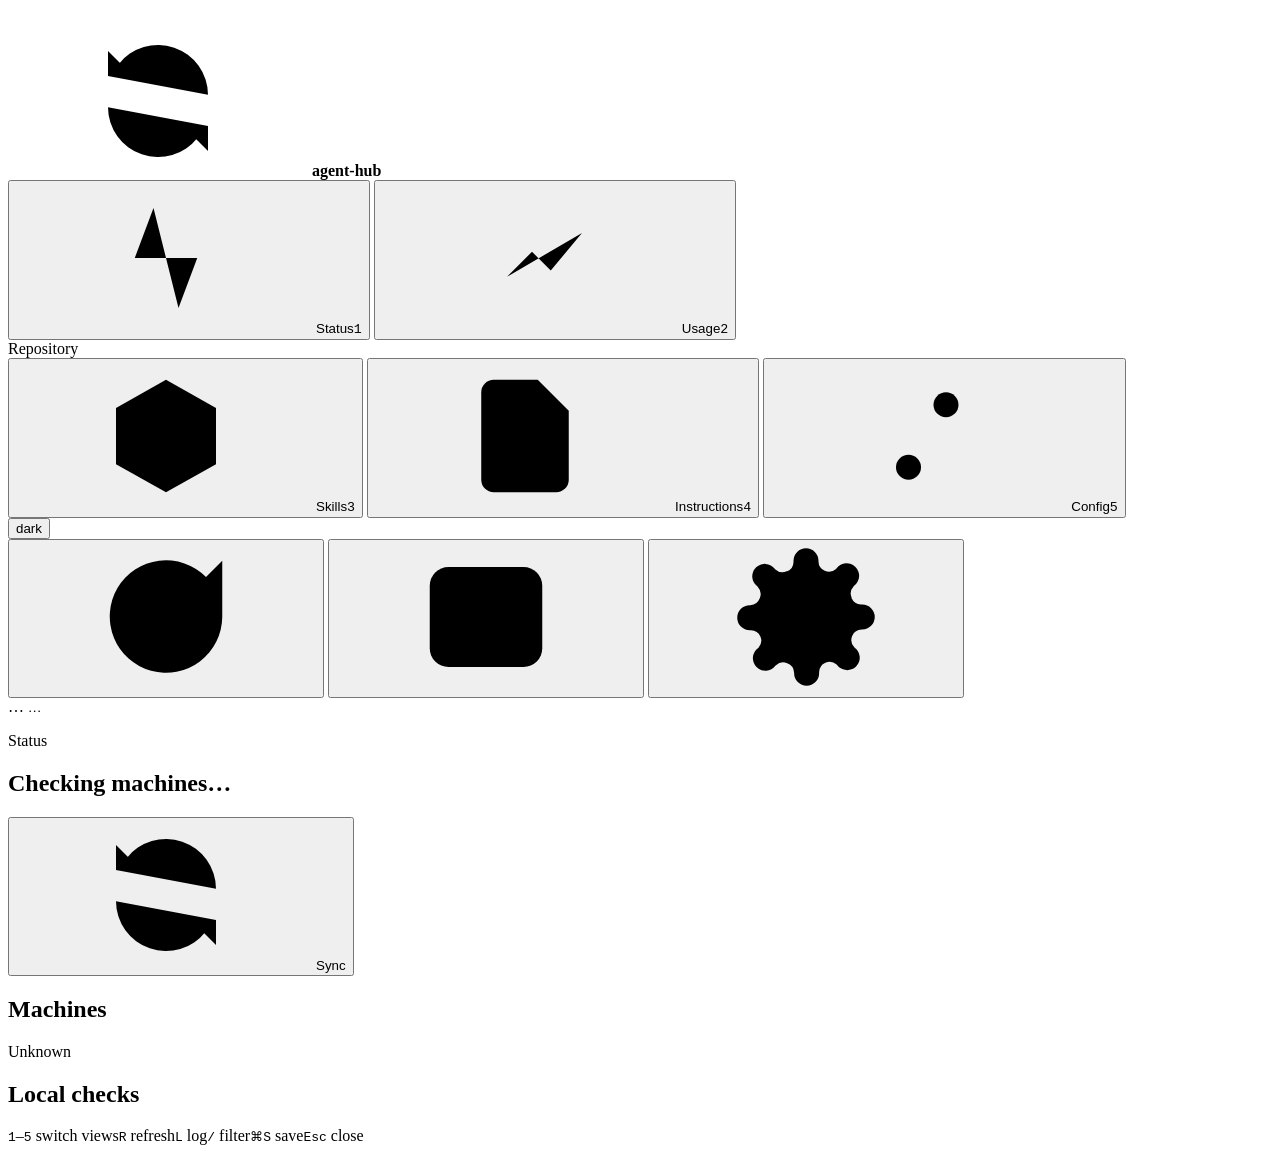
==== commit 27ccdb82: "Remove the Workbench layout and serve Editorial at / The operator uses only Editorial, so it becomes" ====
--- a/web/index.html
+++ b/web/index.html
@@ -2,196 +2,175 @@
 <html lang="en" data-theme="dark">
 <head>
 <meta charset="utf-8">
-<meta name="viewport" content="width=device-width, initial-scale=1">
+<meta name="viewport" content="width=device-width, initial-scale=1, viewport-fit=cover">
 <meta name="color-scheme" content="dark light">
 <title>agent-hub</title>
 <link rel="icon" href="data:image/svg+xml,%3Csvg xmlns='http://www.w3.org/2000/svg' viewBox='0 0 16 16'%3E%3Crect width='16' height='16' rx='4' fill='%23211f1a'/%3E%3Cg fill='%23e0b15a'%3E%3Ccircle cx='8' cy='8' r='2'/%3E%3Ccircle cx='3.2' cy='3.2' r='1.4'/%3E%3Ccircle cx='12.8' cy='3.2' r='1.4'/%3E%3Ccircle cx='3.2' cy='12.8' r='1.4'/%3E%3Ccircle cx='12.8' cy='12.8' r='1.4'/%3E%3C/g%3E%3C/svg%3E">
-<script src="/js/layout-redirect.js"></script>
 <link rel="stylesheet" href="/style.css">
 </head>
 <body>
 
+<svg class="sprite" width="0" height="0" aria-hidden="true" focusable="false">
+  <defs>
+    <symbol id="i-status" viewBox="0 0 24 24"><path d="M3 12h4l3-8 4 16 3-8h4"/></symbol>
+    <symbol id="i-usage" viewBox="0 0 24 24"><path d="M4 19V5M4 19h16M8 15l4-4 3 3 5-6"/></symbol>
+    <symbol id="i-skills" viewBox="0 0 24 24"><path d="M12 3 4 7.5v9L12 21l8-4.5v-9L12 3Z"/><path d="M4 7.5 12 12l8-4.5M12 12v9"/></symbol>
+    <symbol id="i-doc" viewBox="0 0 24 24"><path d="M14 3H7a2 2 0 0 0-2 2v14a2 2 0 0 0 2 2h10a2 2 0 0 0 2-2V8l-5-5Z"/><path d="M14 3v5h5M9 13h6M9 17h4"/></symbol>
+    <symbol id="i-config" viewBox="0 0 24 24"><path d="M4 7h10M18 7h2M4 17h4M12 17h8"/><circle cx="16" cy="7" r="2"/><circle cx="10" cy="17" r="2"/></symbol>
+    <symbol id="i-sync" viewBox="0 0 24 24"><path d="M20 11a8 8 0 0 0-14.3-4.9L4 8M4 4v4h4M4 13a8 8 0 0 0 14.3 4.9L20 16M20 20v-4h-4"/></symbol>
+    <symbol id="i-log" viewBox="0 0 24 24"><rect x="3" y="4" width="18" height="16" rx="3"/><path d="m7 9 3 3-3 3M13 15h4"/></symbol>
+    <symbol id="i-gear" viewBox="0 0 24 24"><circle cx="12" cy="12" r="3"/><path d="M19.4 15a1.7 1.7 0 0 0 .3 1.8l.1.1a2 2 0 1 1-2.8 2.8l-.1-.1a1.7 1.7 0 0 0-1.8-.3 1.7 1.7 0 0 0-1 1.5V21a2 2 0 1 1-4 0v-.1a1.7 1.7 0 0 0-1.1-1.5 1.7 1.7 0 0 0-1.8.3l-.1.1a2 2 0 1 1-2.8-2.8l.1-.1a1.7 1.7 0 0 0 .3-1.8 1.7 1.7 0 0 0-1.5-1H3a2 2 0 1 1 0-4h.1a1.7 1.7 0 0 0 1.5-1.1 1.7 1.7 0 0 0-.3-1.8l-.1-.1a2 2 0 1 1 2.8-2.8l.1.1a1.7 1.7 0 0 0 1.8.3H9a1.7 1.7 0 0 0 1-1.5V3a2 2 0 1 1 4 0v.1a1.7 1.7 0 0 0 1 1.5 1.7 1.7 0 0 0 1.8-.3l.1-.1a2 2 0 1 1 2.8 2.8l-.1.1a1.7 1.7 0 0 0-.3 1.8V9a1.7 1.7 0 0 0 1.5 1H21a2 2 0 1 1 0 4h-.1a1.7 1.7 0 0 0-1.5 1Z"/></symbol>
+    <symbol id="i-refresh" viewBox="0 0 24 24"><path d="M21 12a9 9 0 1 1-2.6-6.4L21 8M21 3v5h-5"/></symbol>
+    <symbol id="i-laptop" viewBox="0 0 24 24"><rect x="4" y="5" width="16" height="11" rx="1.5"/><path d="M2 19h20"/></symbol>
+    <symbol id="i-desktop" viewBox="0 0 24 24"><rect x="4" y="8" width="16" height="9" rx="2.5"/><path d="M8 20h8"/><circle cx="7.5" cy="12.5" r=".6"/></symbol>
+    <symbol id="i-chev" viewBox="0 0 24 24"><path d="m9 6 6 6-6 6"/></symbol>
+    <symbol id="i-check" viewBox="0 0 24 24"><path d="m5 12.5 4.5 4.5L19 7.5"/></symbol>
+    <symbol id="i-alert" viewBox="0 0 24 24"><path d="M12 8v5M12 16.5v.01"/><path d="M10.3 3.9 2.4 18a2 2 0 0 0 1.7 3h15.8a2 2 0 0 0 1.7-3L13.7 3.9a2 2 0 0 0-3.4 0Z"/></symbol>
+    <symbol id="i-minus" viewBox="0 0 24 24"><path d="M6 12h12"/></symbol>
+    <symbol id="i-dot" viewBox="0 0 24 24"><circle cx="12" cy="12" r="3.5"/></symbol>
+    <symbol id="i-search" viewBox="0 0 24 24"><circle cx="11" cy="11" r="7"/><path d="m20 20-3.5-3.5"/></symbol>
+    <symbol id="i-plus" viewBox="0 0 24 24"><path d="M12 5v14M5 12h14"/></symbol>
+    <symbol id="i-down" viewBox="0 0 24 24"><path d="M12 4v12M7 11l5 5 5-5M5 20h14"/></symbol>
+    <symbol id="i-x" viewBox="0 0 24 24"><path d="M6 6l12 12M18 6 6 18"/></symbol>
+    <symbol id="i-spark" viewBox="0 0 24 24"><path d="M12 3v4M12 17v4M3 12h4M17 12h4M6 6l2.5 2.5M15.5 15.5 18 18M6 18l2.5-2.5M15.5 8.5 18 6"/></symbol>
+    <symbol id="i-file" viewBox="0 0 24 24"><path d="M14 3H7a2 2 0 0 0-2 2v14a2 2 0 0 0 2 2h10a2 2 0 0 0 2-2V8l-5-5Z"/><path d="M14 3v5h5"/></symbol>
+    <symbol id="i-layers" viewBox="0 0 24 24"><path d="m12 3 9 5-9 5-9-5 9-5Z"/><path d="m3 13 9 5 9-5"/></symbol>
+    <symbol id="i-adopt" viewBox="0 0 24 24"><path d="M4 12h12M12 6l6 6-6 6"/><path d="M20 4v16"/></symbol>
+  </defs>
+</svg>
+
+<div id="progress" class="progress" aria-hidden="true" hidden></div>
 <div id="app-status" class="sr-only" role="status" aria-live="polite" aria-atomic="true"></div>
 
-<!-- ============================================================ rail -->
-<aside class="rail">
-  <div class="mark-row">
-    <span class="mark" aria-hidden="true">
-      <svg viewBox="0 0 16 16">
-        <path d="M8 8 3.2 3.2M8 8l4.8-4.8M8 8l-4.8 4.8M8 8l4.8 4.8" stroke="currentColor" stroke-width="1.1" stroke-linecap="round"/>
-        <circle cx="8" cy="8" r="2.2" fill="currentColor"/>
-        <circle cx="3.2" cy="3.2" r="1.4" fill="currentColor"/>
-        <circle cx="12.8" cy="3.2" r="1.4" fill="currentColor"/>
-        <circle cx="3.2" cy="12.8" r="1.4" fill="currentColor"/>
-        <circle cx="12.8" cy="12.8" r="1.4" fill="currentColor"/>
-      </svg>
-    </span>
-    <span class="mark-txt">
-      <span class="mark-name">agent-hub</span>
-      <span class="mark-sub">Skills across machines</span>
-    </span>
+<!-- ============================================================ sidebar -->
+<aside class="side" aria-label="Primary">
+  <div class="brand">
+    <span class="brand-mark" aria-hidden="true"><svg class="i"><use href="#i-sync"/></svg></span>
+    <b>agent-hub</b>
   </div>
 
-  <nav class="rail-nav" role="tablist" aria-label="Views" aria-orientation="vertical">
-    <div class="sect" aria-hidden="true">Operate</div>
+  <nav class="nav" role="tablist" aria-label="Views" aria-orientation="vertical">
     <button class="tab" id="tab-status" role="tab" data-tab="status" aria-selected="true" aria-controls="view-status" tabindex="0" title="Status (1)" aria-keyshortcuts="1">
-      <svg viewBox="0 0 24 24" fill="none" stroke="currentColor" stroke-width="1.6" stroke-linecap="round" stroke-linejoin="round" aria-hidden="true"><path d="M3 12h4l3-8 4 16 3-8h4"/></svg>
-      <span class="lbl">Status</span>
-      <kbd>1</kbd>
+      <svg class="i" aria-hidden="true"><use href="#i-status"/></svg><span class="lbl">Status</span><kbd>1</kbd>
     </button>
     <button class="tab" id="tab-usage" role="tab" data-tab="usage" aria-selected="false" aria-controls="view-usage" tabindex="-1" title="Usage (2)" aria-keyshortcuts="2">
-      <svg viewBox="0 0 24 24" fill="none" stroke="currentColor" stroke-width="1.6" stroke-linecap="round" stroke-linejoin="round" aria-hidden="true"><path d="M3 20h18M6 16l4-5 3 3 5-7"/></svg>
-      <span class="lbl">Usage</span>
-      <kbd>2</kbd>
+      <svg class="i" aria-hidden="true"><use href="#i-usage"/></svg><span class="lbl">Usage</span><kbd>2</kbd>
     </button>
-
-    <div class="sect" aria-hidden="true">Repository</div>
+    <div class="nav-label" aria-hidden="true">Repository</div>
     <button class="tab" id="tab-skills" role="tab" data-tab="skills" aria-selected="false" aria-controls="view-skills" tabindex="-1" title="Skills (3)" aria-keyshortcuts="3">
-      <svg viewBox="0 0 24 24" fill="none" stroke="currentColor" stroke-width="1.6" stroke-linecap="round" stroke-linejoin="round" aria-hidden="true"><path d="M12 3l8 4.5v9L12 21l-8-4.5v-9z"/><path d="M4 7.5l8 4.5 8-4.5M12 12v9"/></svg>
-      <span class="lbl">Skills</span>
-      <span class="tab-dot" hidden title="Unsaved edits"></span>
-      <span class="cnt" id="count-skills"></span>
-      <kbd>3</kbd>
+      <svg class="i" aria-hidden="true"><use href="#i-skills"/></svg><span class="lbl">Skills</span><span class="tab-dot" hidden title="Unsaved edits"></span><kbd>3</kbd>
     </button>
     <button class="tab" id="tab-instructions" role="tab" data-tab="instructions" aria-selected="false" aria-controls="view-instructions" tabindex="-1" title="Instructions (4)" aria-keyshortcuts="4">
-      <svg viewBox="0 0 24 24" fill="none" stroke="currentColor" stroke-width="1.6" stroke-linecap="round" stroke-linejoin="round" aria-hidden="true"><path d="M14 3H6v18h12V7z"/><path d="M14 3v4h4M9 12h6M9 16h6"/></svg>
-      <span class="lbl">Instructions</span>
-      <span class="tab-dot" hidden title="Unsaved edits"></span>
-      <span class="cnt" id="count-instructions"></span>
-      <kbd>4</kbd>
+      <svg class="i" aria-hidden="true"><use href="#i-doc"/></svg><span class="lbl">Instructions</span><span class="tab-dot" hidden title="Unsaved edits"></span><kbd>4</kbd>
     </button>
     <button class="tab" id="tab-config" role="tab" data-tab="config" aria-selected="false" aria-controls="view-config" tabindex="-1" title="Config (5)" aria-keyshortcuts="5">
-      <svg viewBox="0 0 24 24" fill="none" stroke="currentColor" stroke-width="1.6" stroke-linecap="round" stroke-linejoin="round" aria-hidden="true"><circle cx="12" cy="12" r="3"/><path d="M12 2.5v3M12 18.5v3M4.6 4.6l2.1 2.1M17.3 17.3l2.1 2.1M2.5 12h3M18.5 12h3M4.6 19.4l2.1-2.1M17.3 6.7l2.1-2.1"/></svg>
-      <span class="lbl">Config</span>
-      <span class="tab-dot" hidden title="Unsaved edits"></span>
-      <kbd>5</kbd>
+      <svg class="i" aria-hidden="true"><use href="#i-config"/></svg><span class="lbl">Config</span><span class="tab-dot" hidden title="Unsaved edits"></span><kbd>5</kbd>
     </button>
   </nav>
 
-  <div class="rail-foot">
-    <div class="host" id="machine-chip">
-      <span class="beacon" aria-hidden="true"></span>
-      <span class="host-txt">
-        <span class="host-name" id="machine-id">…</span>
-        <span class="host-meta" id="machine-host">…</span>
+  <div class="side-foot">
+    <div class="tools-row">
+      <div class="theme-picker">
+        <button class="iconbtn" id="btn-theme" type="button" title="Colour scheme: dark" aria-label="Colour scheme"
+                aria-haspopup="menu" aria-expanded="false" aria-controls="theme-menu">
+          <span id="theme-icon" aria-hidden="true"></span>
+          <span id="theme-name" class="sr-only">dark</span>
+        </button>
+        <div class="theme-menu" id="theme-menu" role="menu" aria-label="Colour scheme" hidden></div>
+      </div>
+      <button class="iconbtn" id="btn-refresh" type="button" title="Refresh Store, status and Fleet (R)" aria-label="Refresh" aria-keyshortcuts="r">
+        <svg class="i" aria-hidden="true"><use href="#i-refresh"/></svg>
+      </button>
+      <button class="iconbtn" id="log-toggle" type="button" title="Log (L)" aria-label="Log" aria-expanded="false" aria-controls="logbar" aria-keyshortcuts="l">
+        <svg class="i" aria-hidden="true"><use href="#i-log"/></svg><span class="log-flag" aria-hidden="true"></span>
+      </button>
+      <button class="iconbtn" id="btn-rail-settings" type="button" title="Settings" aria-label="Settings">
+        <svg class="i" aria-hidden="true"><use href="#i-gear"/></svg>
+      </button>
+    </div>
+    <div class="whoami" id="machine-chip">
+      <span class="dot" aria-hidden="true"></span>
+      <span class="who">
+        <span class="who-name" id="machine-id">…</span>
+        <small id="machine-host">…</small>
       </span>
-      <button class="host-settings" id="btn-rail-settings" type="button" title="Settings" aria-label="Settings">
-        <svg class="host-gear" viewBox="0 0 24 24" fill="none" stroke="currentColor" stroke-width="1.6" stroke-linecap="round" stroke-linejoin="round" aria-hidden="true"><path d="M4 7h10M18 7h2M4 17h4M12 17h8"/><circle cx="16" cy="7" r="2"/><circle cx="10" cy="17" r="2"/></svg>
-        <span class="host-settings-label">Settings</span>
-      </button>
     </div>
   </div>
 </aside>
 
-<!-- ============================================================ canvas -->
-<div class="shell">
-  <div id="progress" class="progress" aria-hidden="true" hidden></div>
+<!-- ============================================================ content -->
+<main class="main" id="main">
+  <div class="wrap">
+    <div id="banner" class="banner" role="alert" aria-atomic="true" hidden></div>
 
-  <header class="topline">
-    <span class="crumb"><span class="crumb-root">agent-hub</span><span class="crumb-sep" aria-hidden="true">/</span><b id="crumb-view">Status</b></span>
-    <span class="repo-path" id="repo-path" title="Store path"></span>
-    <span class="spacer"></span>
-    <button class="btn btn-ghost go" id="btn-refresh" title="Refresh Store, status and Fleet (R)" aria-label="Refresh" aria-keyshortcuts="r">
-      <svg viewBox="0 0 24 24" fill="none" stroke="currentColor" stroke-width="1.7" stroke-linecap="round" stroke-linejoin="round" aria-hidden="true"><path d="M20 11a8 8 0 1 0-2.3 5.7M20 4v7h-7"/></svg>
-      <span class="btn-lbl">Refresh</span>
-      <kbd aria-hidden="true">R</kbd>
-    </button>
-    <button class="btn btn-ghost" id="btn-layout" type="button" data-layout-switch aria-keyshortcuts="m">
-      <svg viewBox="0 0 24 24" fill="none" stroke="currentColor" stroke-width="1.7" stroke-linecap="round" stroke-linejoin="round" aria-hidden="true"><rect x="3" y="4" width="18" height="16" rx="3"/><path d="M9 4v16"/></svg>
-      <span class="btn-lbl" data-layout-label>Editorial</span>
-      <kbd aria-hidden="true">M</kbd>
-    </button>
-    <div class="theme-picker">
-      <button class="btn btn-ghost btn-icon" id="btn-theme" title="Colour scheme: dark" aria-label="Colour scheme"
-              aria-haspopup="menu" aria-expanded="false" aria-controls="theme-menu">
-        <span id="theme-icon" aria-hidden="true"></span>
-        <span id="theme-name">dark</span>
-      </button>
-      <div class="theme-menu" id="theme-menu" role="menu" aria-label="Colour scheme" hidden></div>
-    </div>
-  </header>
+    <div id="views">
+      <section class="view" id="view-status" data-view="status" role="tabpanel" aria-labelledby="tab-status" tabindex="-1">
+        <div class="hero">
+          <div class="hero-copy">
+            <p class="eyebrow">Status</p>
+            <h1 id="status-verdict">Checking machines…</h1>
+            <p class="lede" id="status-lede"></p>
+          </div>
+          <div class="hero-act">
+            <button class="btn primary big" id="sync-all" type="button">
+              <svg class="i" aria-hidden="true"><use href="#i-sync"/></svg><span class="sync-label">Sync</span>
+            </button>
+            <small id="fleet-meta" role="status" aria-live="polite" aria-atomic="true"></small>
+          </div>
+        </div>
 
-  <div id="banner" class="banner" role="alert" aria-atomic="true" hidden></div>
-
-  <main id="views">
-    <section class="view" id="view-status" data-view="status" role="tabpanel" aria-labelledby="tab-status" tabindex="0">
-      <div class="page">
-        <section class="fleet-panel" id="fleet" aria-label="Machines">
-          <div class="hero">
-            <div class="pill pill-idle" id="fleet-verdict" title="Recorded Store revisions">
-              <span class="verdict-badge" aria-hidden="true">
-                <svg class="v-ok" viewBox="0 0 24 24" fill="none" stroke="currentColor" stroke-width="2.2" stroke-linecap="round" stroke-linejoin="round"><path d="M5 12.5l4.5 4.5L19 7.5"/></svg>
-                <svg class="v-idle" viewBox="0 0 24 24" fill="none" stroke="currentColor" stroke-width="2.2" stroke-linecap="round" stroke-linejoin="round"><path d="M4 12a8 8 0 0 1 14-5.3L20 9M20 4v5h-5M20 12a8 8 0 0 1-14 5.3L4 15M4 20v-5h5"/></svg>
-                <svg class="v-bad" viewBox="0 0 24 24" fill="none" stroke="currentColor" stroke-width="2.2" stroke-linecap="round" stroke-linejoin="round"><path d="M12 7v6M12 17h.01"/></svg>
-              </span>
-              <span class="verdict-copy">
-                <h1 class="verdict-title" id="fleet-verdict-text">Unknown</h1>
-                <span class="verdict-meta">
-                  <span id="fleet-rev"></span>
-                  <span id="fleet-count"></span>
-                  <span class="sec-note" id="fleet-meta" role="status" aria-live="polite" aria-atomic="true"></span>
-                </span>
-              </span>
-            </div>
-            <div class="hero-go">
-              <button class="btn btn-primary btn-lg" id="sync-all" type="button">Sync</button>
-            </div>
+        <section class="sec fleet-panel" id="fleet" aria-labelledby="machines-title">
+          <div class="sec-head">
+            <h2 id="machines-title">Machines</h2>
+            <span class="pill pill-idle" id="fleet-verdict" title="Recorded Store revisions"><span class="dot"></span><span id="fleet-verdict-text">Unknown</span></span>
           </div>
-          <div class="mgrid" id="fleet-grid"></div>
+          <div class="mlist" id="fleet-grid"></div>
         </section>
 
-        <section class="sec checks-sec" aria-labelledby="checks-title">
+        <section class="sec" aria-labelledby="checks-title">
           <div class="sec-head">
-            <h2 class="sec-title" id="checks-title">Local checks</h2>
-            <div class="statusbar" id="summary" role="status"></div>
-            <span class="spacer"></span>
+            <h2 id="checks-title">Local checks</h2>
             <div class="status-toolbar" id="status-toolbar" hidden>
-              <div class="segmented segmented-sm" id="status-filter" role="group" aria-label="Local checks filter">
-                <span class="seg-ind" aria-hidden="true"></span>
-                <button class="seg active" type="button" data-filter="all" aria-pressed="true">All</button>
-                <button class="seg" type="button" data-filter="problems" aria-pressed="false">Issues <span class="seg-count" id="status-issue-count"></span></button>
+              <div class="seg" id="status-filter" role="group" aria-label="Managed state filter">
+                <button type="button" data-filter="all" aria-pressed="true">All</button>
+                <button type="button" data-filter="problems" aria-pressed="false">Problems</button>
               </div>
             </div>
           </div>
-          <div id="status-groups" class="groups card"></div>
+          <div class="statusbar" id="summary" role="status"></div>
+          <div id="status-groups" class="checks"></div>
         </section>
-      </div>
-    </section>
 
-    <section class="view" id="view-usage" data-view="usage" role="tabpanel" aria-labelledby="tab-usage" tabindex="0" hidden>
-      <div class="page usage-page" id="usage-root"></div>
-    </section>
-    <section class="view workspace" id="view-skills" data-view="skills" role="tabpanel" aria-labelledby="tab-skills" tabindex="0" hidden></section>
-    <section class="view workspace" id="view-instructions" data-view="instructions" role="tabpanel" aria-labelledby="tab-instructions" tabindex="0" hidden></section>
-    <section class="view workspace" id="view-config" data-view="config" role="tabpanel" aria-labelledby="tab-config" tabindex="0" hidden></section>
-    <section class="view" id="view-settings" data-view="settings" role="tabpanel" aria-label="Settings" tabindex="0" hidden>
-      <div class="page settings-page" id="settings-root"></div>
-    </section>
-  </main>
+        <div class="keys" aria-label="Keyboard shortcuts">
+          <span><kbd>1</kbd>–<kbd>5</kbd> switch views</span><span><kbd>R</kbd> refresh</span><span><kbd>L</kbd> log</span><span><kbd>/</kbd> filter</span><span><kbd>⌘S</kbd> save</span><span><kbd>Esc</kbd> close</span>
+        </div>
+      </section>
 
-  <footer class="logbar" id="logbar">
-    <button class="logbar-head" id="log-toggle" type="button" aria-expanded="false" aria-controls="log-drawer" title="Open the log (L)" aria-keyshortcuts="l">
-      <span class="log-dot" aria-hidden="true"></span>
-      <span class="log-title sr-only">Log:</span>
-      <span class="log-cmd" id="log-cmd">no command yet</span>
-      <span class="log-exit" id="log-exit" hidden></span>
-      <kbd aria-hidden="true">L</kbd>
-    </button>
-    <div class="log-drawer" id="log-drawer" role="region" aria-label="Command log">
-      <div class="log-drawer-head">
-        <svg viewBox="0 0 24 24" fill="none" stroke="currentColor" stroke-width="1.6" stroke-linecap="round" aria-hidden="true"><path d="M4 6h16M4 12h16M4 18h10"/></svg>
-        <b>Log</b>
-        <span class="log-drawer-cmd" id="log-drawer-cmd"></span>
-        <span class="log-time" id="log-time"></span>
-        <span class="spacer"></span>
-        <button class="icon-btn" id="log-close" type="button" aria-label="Close the log" title="Close (L)">
-          <svg viewBox="0 0 24 24" fill="none" stroke="currentColor" stroke-width="1.8" stroke-linecap="round" aria-hidden="true"><path d="M6 6l12 12M18 6L6 18"/></svg>
-        </button>
-      </div>
-      <pre class="log-body" id="log-body" tabindex="0" aria-label="Command output"></pre>
+      <section class="view" id="view-usage" data-view="usage" role="tabpanel" aria-labelledby="tab-usage" tabindex="-1" hidden>
+        <div class="usage-page" id="usage-root"></div>
+      </section>
+      <section class="view workspace" id="view-skills" data-view="skills" role="tabpanel" aria-labelledby="tab-skills" tabindex="-1" hidden></section>
+      <section class="view workspace" id="view-instructions" data-view="instructions" role="tabpanel" aria-labelledby="tab-instructions" tabindex="-1" hidden></section>
+      <section class="view workspace" id="view-config" data-view="config" role="tabpanel" aria-labelledby="tab-config" tabindex="-1" hidden></section>
+      <section class="view" id="view-settings" data-view="settings" role="tabpanel" aria-label="Settings" tabindex="-1" hidden>
+        <div class="settings-page" id="settings-root"></div>
+      </section>
     </div>
-  </footer>
-</div>
+  </div>
+</main>
+
+<!-- ============================================================ log popover -->
+<section class="logpop" id="logbar" aria-label="Log" hidden>
+  <header class="log-head">
+    <b class="log-title">Log</b>
+    <span class="log-exit" id="log-exit" hidden></span>
+    <span class="spacer"></span>
+    <span class="log-time" id="log-time"></span>
+    <button class="iconbtn sm" id="log-close" type="button" aria-label="Close log" title="Close (Esc)"><svg class="i" aria-hidden="true"><use href="#i-x"/></svg></button>
+  </header>
+  <p class="log-cmd" id="log-cmd">no command yet</p>
+  <pre class="log-body" id="log-body" tabindex="0" aria-label="Command output"></pre>
+</section>
 
 <div class="toasts" id="toasts"></div>
 <dialog class="modal" id="modal"></dialog>
